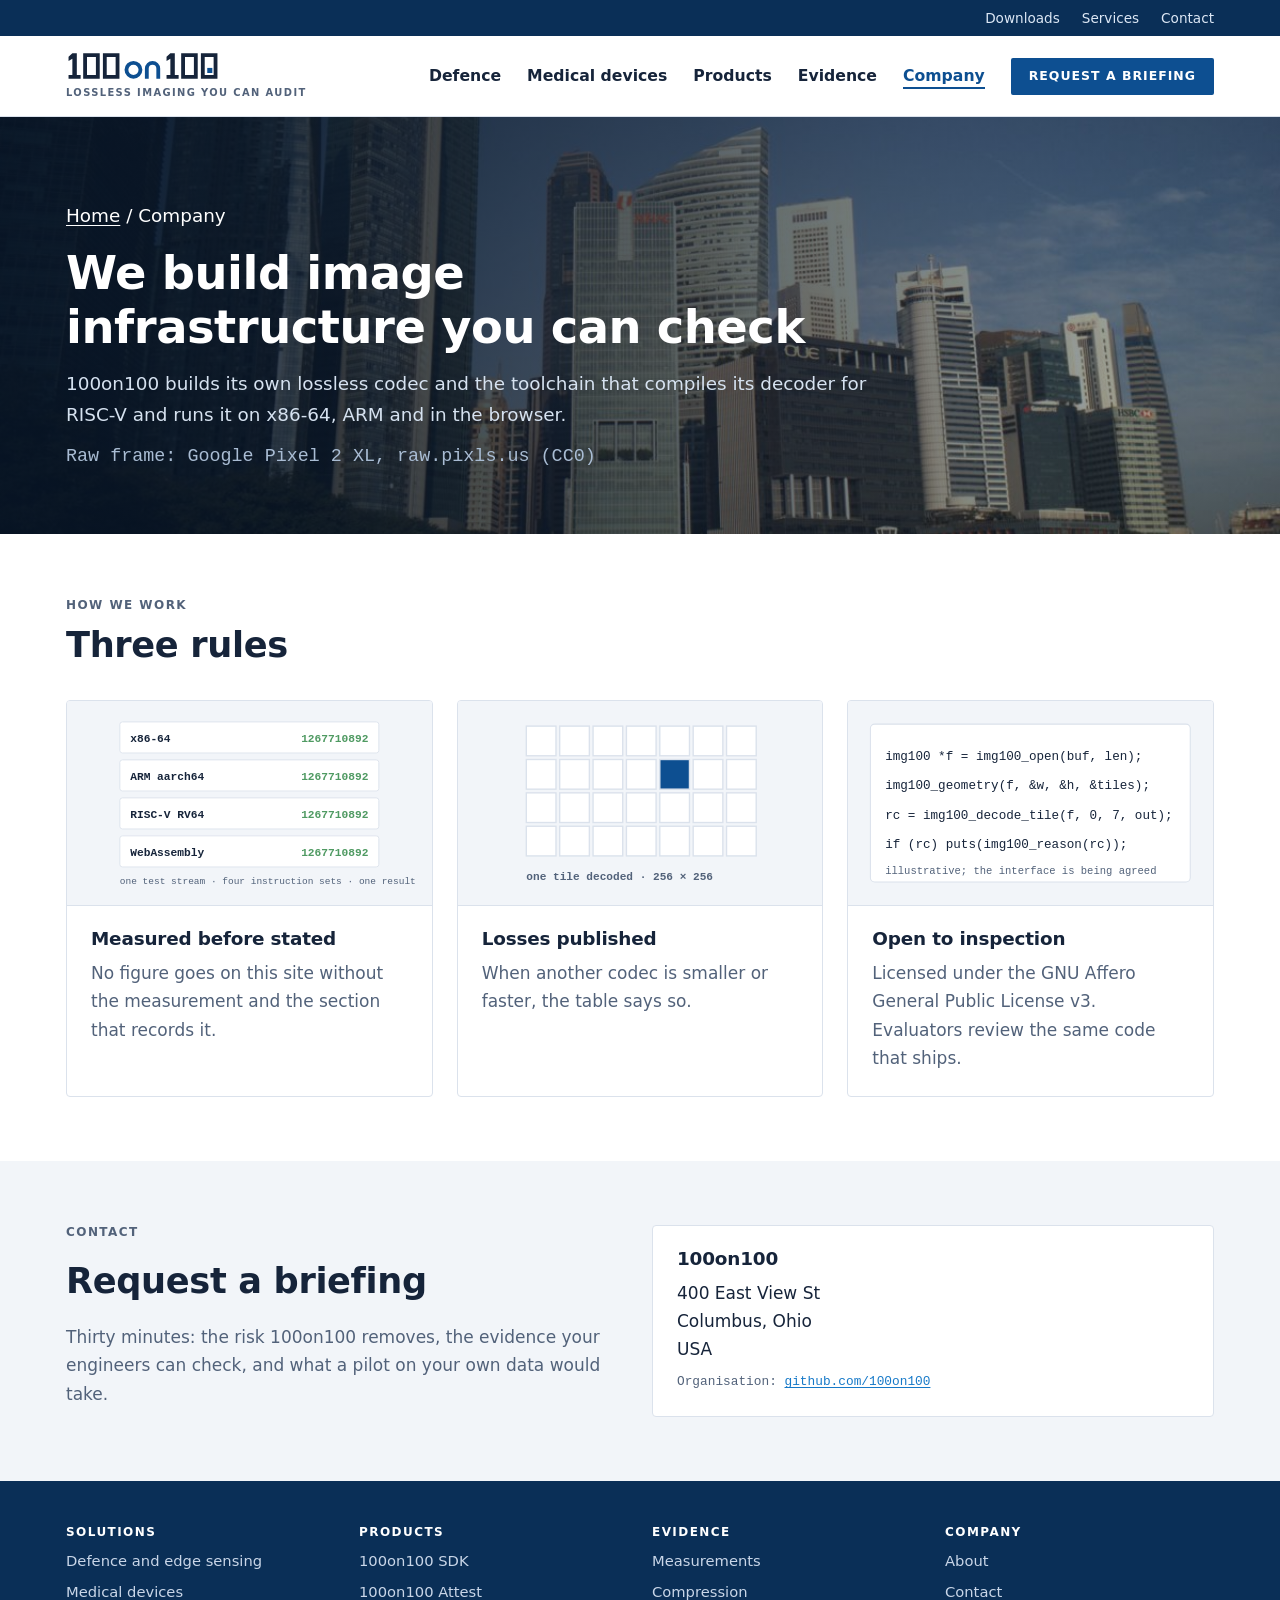
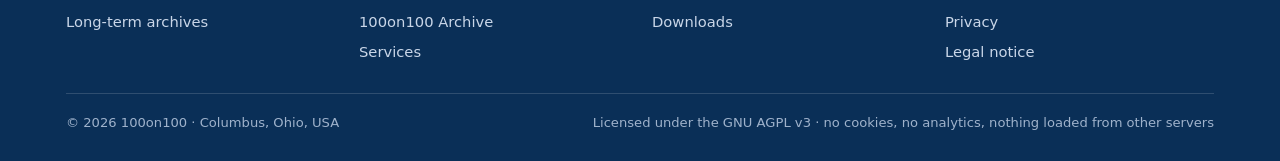
==== company.html @ 6aeb594f "Operate as plain 100on100 (owner ruling 2026-10-05)" ====
<!doctype html>
<html lang="en">
<head>
<meta charset="utf-8">
<meta name="viewport" content="width=device-width, initial-scale=1, viewport-fit=cover">
<title>100on100 Company</title>
<meta name="description" content="Who builds 100on100, how we work, and how to request a briefing.">
<link rel="stylesheet" href="site.css">
<link rel="icon" href="favicon.ico" sizes="any">
<link rel="icon" href="favicon.svg" type="image/svg+xml">
<link rel="apple-touch-icon" href="apple-touch-icon.png">
</head>
<body>
<div class="util"><div class="wrap">
  <a href="downloads.html">Downloads</a><a href="services.html">Services</a><a href="company.html#contact">Contact</a>
</div></div>
<div class="mast-bg"><div class="wrap">
  <header class="mast">
    <a class="mark" href="index.html" aria-label="100on100 home"><svg class="logo" viewBox="-2 -2 240 44" role="img" aria-label="100on100" xmlns="http://www.w3.org/2000/svg"><g style="fill:currentColor"><path d="M8 0h7v34h6v6h-19v-6h6V8.5l-6 3.5V5.6z"/><path fill-rule="evenodd" d="M25 0h26v40h-26z M31 6v28h14v-28z"/><path fill-rule="evenodd" d="M56 0h26v40h-26z M62 6v28h14v-28z"/><path style="fill:var(--brand)" fill-rule="evenodd" d="M90.0 26.0a14.0 14.0 0 1 0 28.0 0a14.0 14.0 0 1 0 -28.0 0zM96.0 26.0a8.0 8.0 0 1 0 16.0 0a8.0 8.0 0 1 0 -16.0 0z"/><path style="fill:var(--brand)" d="M122 40V24.0a12.0 12.0 0 0 1 24 0V40h-6V24.0a6.0 6.0 0 0 0 -12.0 0V40z"/><path d="M162 0h7v34h6v6h-19v-6h6V8.5l-6 3.5V5.6z"/><path fill-rule="evenodd" d="M179 0h26v40h-26z M185 6v28h14v-28z"/><path fill-rule="evenodd" d="M210 0h26v40h-26z M216 6v28h14v-28z"/><rect style="fill:var(--brand)" x="220" y="23" width="8" height="8"/></g></svg><small>Lossless imaging you can audit</small></a>
    <nav aria-label="Main">
      <a href="defence.html">Defence</a>
      <a href="medical.html">Medical devices</a>
      <a href="products.html">Products</a>
      <a href="evidence.html">Evidence</a>
      <a href="company.html" aria-current="page">Company</a>
      <a class="btn primary" href="company.html#contact">Request a briefing</a>
    </nav>
  </header>
</div></div>
<main>
<div class="pagehead photo" style="--img:url(img/city.jpg)"><div class="wrap">
  <p class="crumbs"><a href="index.html">Home</a> / Company</p>
  <h1>We build image infrastructure you can check</h1>
  <p>100on100 builds its own lossless codec and the toolchain that compiles its decoder for RISC-V and runs it on x86-64, ARM and in the browser.</p>
  <p class="credit">Raw frame: Google Pixel 2 XL, raw.pixls.us (CC0)</p>
</div></div>
<section aria-labelledby="c-how"><div class="wrap">
  <div class="head"><p class="label">How we work</p><h2 id="c-how">Three rules</h2></div>
  <div class="cards">
    <div class="card"><div class="art"><svg viewBox="0 0 316 204" role="img" aria-label="Four instruction sets decode one stream to the same value 1267710892" xmlns="http://www.w3.org/2000/svg" preserveAspectRatio="xMidYMid meet"><rect x="8" y="8" width="300" height="36" rx="3" style="fill:var(--ground);stroke:var(--rule)"/><text x="20" y="31" style="font:700 13px var(--mono);fill:var(--ink)" text-anchor="start">x86-64</text><text x="296" y="31" style="font:700 13px var(--mono);fill:var(--g)" text-anchor="end">1267710892</text><rect x="8" y="52" width="300" height="36" rx="3" style="fill:var(--ground);stroke:var(--rule)"/><text x="20" y="75" style="font:700 13px var(--mono);fill:var(--ink)" text-anchor="start">ARM aarch64</text><text x="296" y="75" style="font:700 13px var(--mono);fill:var(--g)" text-anchor="end">1267710892</text><rect x="8" y="96" width="300" height="36" rx="3" style="fill:var(--ground);stroke:var(--rule)"/><text x="20" y="119" style="font:700 13px var(--mono);fill:var(--ink)" text-anchor="start">RISC-V RV64</text><text x="296" y="119" style="font:700 13px var(--mono);fill:var(--g)" text-anchor="end">1267710892</text><rect x="8" y="140" width="300" height="36" rx="3" style="fill:var(--ground);stroke:var(--rule)"/><text x="20" y="163" style="font:700 13px var(--mono);fill:var(--ink)" text-anchor="start">WebAssembly</text><text x="296" y="163" style="font:700 13px var(--mono);fill:var(--g)" text-anchor="end">1267710892</text><text x="8" y="196" style="font:500 11px var(--mono);fill:var(--ink-soft)" text-anchor="start">one test stream · four instruction sets · one result</text></svg></div><div class="body"><h3>Measured before stated</h3><p>No figure goes on this site without the measurement and the section that records it.</p></div></div>
    <div class="card"><div class="art"><svg viewBox="0 0 270 190" role="img" aria-label="A frame divided into tiles with one tile decoded" xmlns="http://www.w3.org/2000/svg" preserveAspectRatio="xMidYMid meet"><rect x="12" y="12" width="32" height="32" style="fill:var(--ground);stroke:var(--rule);stroke-width:1.5"/><rect x="48" y="12" width="32" height="32" style="fill:var(--ground);stroke:var(--rule);stroke-width:1.5"/><rect x="84" y="12" width="32" height="32" style="fill:var(--ground);stroke:var(--rule);stroke-width:1.5"/><rect x="120" y="12" width="32" height="32" style="fill:var(--ground);stroke:var(--rule);stroke-width:1.5"/><rect x="156" y="12" width="32" height="32" style="fill:var(--ground);stroke:var(--rule);stroke-width:1.5"/><rect x="192" y="12" width="32" height="32" style="fill:var(--ground);stroke:var(--rule);stroke-width:1.5"/><rect x="228" y="12" width="32" height="32" style="fill:var(--ground);stroke:var(--rule);stroke-width:1.5"/><rect x="12" y="48" width="32" height="32" style="fill:var(--ground);stroke:var(--rule);stroke-width:1.5"/><rect x="48" y="48" width="32" height="32" style="fill:var(--ground);stroke:var(--rule);stroke-width:1.5"/><rect x="84" y="48" width="32" height="32" style="fill:var(--ground);stroke:var(--rule);stroke-width:1.5"/><rect x="120" y="48" width="32" height="32" style="fill:var(--ground);stroke:var(--rule);stroke-width:1.5"/><rect class="tile-hi" x="156" y="48" width="32" height="32" style="fill:var(--brand);stroke:var(--rule);stroke-width:1.5"/><rect x="192" y="48" width="32" height="32" style="fill:var(--ground);stroke:var(--rule);stroke-width:1.5"/><rect x="228" y="48" width="32" height="32" style="fill:var(--ground);stroke:var(--rule);stroke-width:1.5"/><rect x="12" y="84" width="32" height="32" style="fill:var(--ground);stroke:var(--rule);stroke-width:1.5"/><rect x="48" y="84" width="32" height="32" style="fill:var(--ground);stroke:var(--rule);stroke-width:1.5"/><rect x="84" y="84" width="32" height="32" style="fill:var(--ground);stroke:var(--rule);stroke-width:1.5"/><rect x="120" y="84" width="32" height="32" style="fill:var(--ground);stroke:var(--rule);stroke-width:1.5"/><rect x="156" y="84" width="32" height="32" style="fill:var(--ground);stroke:var(--rule);stroke-width:1.5"/><rect x="192" y="84" width="32" height="32" style="fill:var(--ground);stroke:var(--rule);stroke-width:1.5"/><rect x="228" y="84" width="32" height="32" style="fill:var(--ground);stroke:var(--rule);stroke-width:1.5"/><rect x="12" y="120" width="32" height="32" style="fill:var(--ground);stroke:var(--rule);stroke-width:1.5"/><rect x="48" y="120" width="32" height="32" style="fill:var(--ground);stroke:var(--rule);stroke-width:1.5"/><rect x="84" y="120" width="32" height="32" style="fill:var(--ground);stroke:var(--rule);stroke-width:1.5"/><rect x="120" y="120" width="32" height="32" style="fill:var(--ground);stroke:var(--rule);stroke-width:1.5"/><rect x="156" y="120" width="32" height="32" style="fill:var(--ground);stroke:var(--rule);stroke-width:1.5"/><rect x="192" y="120" width="32" height="32" style="fill:var(--ground);stroke:var(--rule);stroke-width:1.5"/><rect x="228" y="120" width="32" height="32" style="fill:var(--ground);stroke:var(--rule);stroke-width:1.5"/><text x="12" y="178" style="font:600 12px var(--mono);fill:var(--ink-soft)" text-anchor="start">one tile decoded · 256 × 256</text></svg></div><div class="body"><h3>Losses published</h3><p>When another codec is smaller or faster, the table says so.</p></div></div>
    <div class="card"><div class="art"><svg viewBox="0 0 320 166" role="img" aria-label="Illustration of a decode SDK call sequence" xmlns="http://www.w3.org/2000/svg" preserveAspectRatio="xMidYMid meet"><rect x="8" y="8" width="304" height="150" rx="4" style="fill:var(--ground);stroke:var(--rule)"/><text x="22" y="42" style="font:500 12px var(--mono);fill:var(--ink)" text-anchor="start">img100 *f = img100_open(buf, len);</text><text x="22" y="70" style="font:500 12px var(--mono);fill:var(--ink)" text-anchor="start">img100_geometry(f, &amp;w, &amp;h, &amp;tiles);</text><text x="22" y="98" style="font:500 12px var(--mono);fill:var(--ink)" text-anchor="start">rc = img100_decode_tile(f, 0, 7, out);</text><text x="22" y="126" style="font:500 12px var(--mono);fill:var(--ink)" text-anchor="start">if (rc) puts(img100_reason(rc));</text><text x="22" y="150" style="font:500 10px var(--mono);fill:var(--ink-soft)" text-anchor="start">illustrative; the interface is being agreed</text></svg></div><div class="body"><h3>Open to inspection</h3><p>Licensed under the GNU Affero General Public License v3. Evaluators review the same code that ships.</p></div></div>
  </div>
</div></section>

<section class="alt" id="contact" aria-labelledby="contact-h"><div class="wrap">
  <div class="cards two">
    <div class="head" style="margin:0"><p class="label">Contact</p><h2 id="contact-h">Request a briefing</h2>
      <p>Thirty minutes: the risk 100on100 removes, the evidence your engineers can check, and what a pilot on your own data would take.</p></div>
    <div class="card" style="grid-template-rows:auto"><div class="body">
      <h3>100on100</h3>
      <address>400 East View St<br>Columbus, Ohio<br>USA</address>
      <p class="cite">Organisation: <a href="https://github.com/100on100">github.com/100on100</a></p>
    </div></div>
  </div>
</div></section>
</main>
<footer><div class="wrap">
  <div class="cols">
    <div><h4>Solutions</h4><ul><li><a href="defence.html">Defence and edge sensing</a></li><li><a href="medical.html">Medical devices</a></li><li><a href="products.html#archive">Long-term archives</a></li></ul></div>
    <div><h4>Products</h4><ul><li><a href="products.html#sdk">100on100 SDK</a></li><li><a href="products.html#attest">100on100 Attest</a></li><li><a href="products.html#archive">100on100 Archive</a></li><li><a href="services.html">Services</a></li></ul></div>
    <div><h4>Evidence</h4><ul><li><a href="evidence.html">Measurements</a></li><li><a href="evidence.html#compression">Compression</a></li><li><a href="downloads.html">Downloads</a></li></ul></div>
    <div><h4>Company</h4><ul><li><a href="company.html">About</a></li><li><a href="company.html#contact">Contact</a></li><li><a href="privacy.html">Privacy</a></li><li><a href="legal.html">Legal notice</a></li></ul></div>
  </div>
  <div class="base"><span>© 2026 100on100 · Columbus, Ohio, USA</span><span>Licensed under the GNU AGPL v3 · no cookies, no analytics, nothing loaded from other servers</span></div>
</div></footer>
</body>
</html>
---- site.css ----
/* Layout: a B2B technology company site. Utility bar, main nav by industry and product, image-led
   bands, cards with illustrations on top, full sitemap footer. Illustrations are the subject's own
   objects (sensor mosaic, tiles, hashes, refusal codes), drawn in SVG from these tokens. */
:root {
  --ground: #ffffff;
  --panel: #f2f5f9;
  --ink: #16243a;
  --ink-soft: #52627a;
  --rule: #dbe2ec;
  --brand: #0d4f91;
  --brand-ink: #ffffff;
  --brand-deep: #0a2f57;
  --signal: #1679c8;
  --refuse: #b3261e;
  --r: #d0574e; --g: #4f9a62; --b: #3f6fc4;
  --sans: system-ui, -apple-system, "Segoe UI", Roboto, "Helvetica Neue", Arial, sans-serif;
  --mono: ui-monospace, "SF Mono", "Cascadia Mono", Menlo, Consolas, "Liberation Mono", monospace;
  color-scheme: light;
}
@media (prefers-color-scheme: dark) {
  :root:not([data-theme="light"]) {
    --ground: #0c131c; --panel: #121c28; --ink: #e4ebf3; --ink-soft: #9fb0c4; --rule: #24324a;
    --brand: #3f8fdc; --brand-ink: #06121f; --brand-deep: #0f2238; --signal: #6fb6f0; --refuse: #f08a80;
    --r: #e07a72; --g: #72bb85; --b: #7a9ee6; color-scheme: dark;
  }
}
:root[data-theme="dark"] {
  --ground: #0c131c; --panel: #121c28; --ink: #e4ebf3; --ink-soft: #9fb0c4; --rule: #24324a;
  --brand: #3f8fdc; --brand-ink: #06121f; --brand-deep: #0f2238; --signal: #6fb6f0; --refuse: #f08a80;
  --r: #e07a72; --g: #72bb85; --b: #7a9ee6; color-scheme: dark;
}
*, *::before, *::after { box-sizing: border-box; }
html { -webkit-text-size-adjust: 100%; }
body { margin: 0; background: var(--ground); color: var(--ink); font: 400 1.0625rem/1.65 var(--sans); }
a { color: var(--signal); text-underline-offset: 0.18em; }
a:focus-visible, button:focus-visible { outline: 2px solid var(--signal); outline-offset: 3px; border-radius: 2px; }
.wrap { max-width: 1180px; margin-inline: auto; padding-inline: max(16px, env(safe-area-inset-left, 0px)); }
h1, h2, h3 { font-family: var(--sans); font-weight: 700; text-wrap: balance; margin: 0; line-height: 1.18; letter-spacing: -0.01em; }
h2 { font-size: clamp(1.55rem, 1.2rem + 1.4vw, 2.2rem); }
h3 { font-size: 1.15rem; }
p { margin: 0; }
.label { font: 700 0.75rem/1.2 var(--sans); letter-spacing: 0.12em; text-transform: uppercase; color: var(--signal); }
.cite { font: 0.8rem/1.45 var(--mono); color: var(--ink-soft); }
.num { font-variant-numeric: tabular-nums; }
.btn { display: inline-block; padding: 12px 22px; border-radius: 2px; font: 700 0.85rem/1 var(--sans); letter-spacing: 0.08em; text-transform: uppercase; text-decoration: none; border: 2px solid var(--brand); }
.btn.primary { background: var(--brand); color: var(--brand-ink); }
.btn.ghost { color: var(--brand); background: transparent; }
.btn.light { border-color: #ffffff; color: #ffffff; }
.btn:hover { filter: brightness(1.1); }

/* utility bar + masthead */
.util { background: var(--brand-deep); color: #dce7f5; font-size: 0.85rem; }
.util .wrap { display: flex; flex-wrap: wrap; justify-content: flex-end; gap: 6px 22px; padding-block: 7px; }
.util a { color: #dce7f5; text-decoration: none; }
.util a:hover { text-decoration: underline; }
.mast-bg { border-bottom: 1px solid var(--rule); background: var(--ground); }
.mast { display: flex; flex-wrap: wrap; align-items: center; justify-content: space-between; gap: 12px 28px; padding-block: 16px; }
.mark { font: 800 1.45rem/1 var(--mono); letter-spacing: -0.03em; color: var(--ink); text-decoration: none; }
.mark b { color: var(--brand); }
.mark small { display: block; font: 600 0.62rem/1.4 var(--sans); letter-spacing: 0.14em; text-transform: uppercase; color: var(--ink-soft); margin-top: 4px; }
.mast nav { display: flex; flex-wrap: wrap; align-items: center; gap: 6px 26px; }
.mast nav a { color: var(--ink); text-decoration: none; font-weight: 600; font-size: 0.98rem; }
.mast nav a:hover, .mast nav a[aria-current="page"] { color: var(--brand); }
.mast nav a[aria-current="page"] { box-shadow: inset 0 -2px 0 var(--brand); }
.mast nav .btn { color: var(--brand-ink); font-size: 0.78rem; padding: 10px 16px; }

/* hero band with three callouts */
.heroband { background: var(--brand-deep); color: #ffffff; }
.heroband .wrap { display: grid; grid-template-columns: minmax(0, 1.25fr) minmax(0, 1fr); gap: 40px; align-items: center; padding-block: 64px; }
.heroband h1 { font-size: clamp(2.1rem, 1.4rem + 3vw, 3.5rem); color: #ffffff; }
.heroband .lead { margin-top: 18px; font-size: 1.18rem; color: #cfdced; max-width: 34em; }
.heroband .label { color: #8cc4f5; }
.heroband .ctas { margin-top: 28px; display: flex; flex-wrap: wrap; gap: 12px; }
.heroband .art { background: rgba(255, 255, 255, 0.06); border: 1px solid rgba(255, 255, 255, 0.14); border-radius: 4px; padding: 18px; min-width: 0; }
.callouts { display: grid; grid-template-columns: repeat(3, minmax(0, 1fr)); gap: 0; background: var(--panel); border-bottom: 1px solid var(--rule); }
.callout { padding: 26px 28px; display: grid; gap: 8px; align-content: start; border-right: 1px solid var(--rule); min-width: 0; text-decoration: none; color: var(--ink); }
.callout:last-child { border-right: 0; }
.callout:hover h3 { color: var(--brand); }
.callout p { color: var(--ink-soft); font-size: 0.95rem; }
.more { font: 700 0.78rem/1 var(--sans); letter-spacing: 0.1em; text-transform: uppercase; color: var(--brand); }

/* statement */
.statement { padding-block: 72px; text-align: center; display: grid; gap: 18px; justify-items: center; }
.statement h2 { text-transform: uppercase; letter-spacing: 0.04em; font-size: clamp(1.3rem, 1rem + 1.4vw, 1.9rem); max-width: 30em; }
.statement p { max-width: 46em; color: var(--ink-soft); font-size: 1.1rem; }

section { padding-block: 64px; }
.alt { background: var(--panel); }
.head { display: grid; gap: 12px; max-width: 46em; margin-bottom: 34px; }
.head p { color: var(--ink-soft); }

/* cards with illustrations */
.cards { display: grid; grid-template-columns: repeat(3, minmax(0, 1fr)); gap: 24px; }
.cards.two { grid-template-columns: repeat(2, minmax(0, 1fr)); }
.card { background: var(--ground); border: 1px solid var(--rule); border-radius: 4px; display: grid; grid-template-rows: auto 1fr; overflow: hidden; min-width: 0; text-decoration: none; color: var(--ink); }
a.card:hover { border-color: var(--brand); }
.card .art { background: var(--panel); border-bottom: 1px solid var(--rule); aspect-ratio: 16 / 9; display: grid; place-items: center; padding: 14px; max-width: 100%; }
.card .art svg { width: 100%; height: 100%; }
.card .body { padding: 22px 24px 24px; display: grid; gap: 10px; align-content: start; }
.card .body p { color: var(--ink-soft); }
.card ul { margin: 0; padding-left: 1.1em; display: grid; gap: 6px; color: var(--ink-soft); }
.state { justify-self: start; font: 700 0.7rem/1 var(--sans); letter-spacing: 0.1em; text-transform: uppercase; padding: 6px 9px; border-radius: 2px; border: 1px solid currentColor; }
.state.ready { color: var(--g); }
.state.prog { color: var(--signal); }
.state.later { color: var(--ink-soft); }

/* figures strip */
.strip { display: grid; grid-template-columns: repeat(4, minmax(0, 1fr)); gap: 0; border: 1px solid var(--rule); border-radius: 4px; background: var(--ground); }
.strip > div { padding: 24px; display: grid; gap: 6px; min-width: 0; border-right: 1px solid var(--rule); }
.strip > div:last-child { border-right: 0; }
.strip .fig { font: 800 1.9rem/1.1 var(--sans); color: var(--brand); font-variant-numeric: tabular-nums; }
.strip p { font-size: 0.92rem; color: var(--ink-soft); }

/* CVE cards */
.cves { display: grid; grid-template-columns: repeat(2, minmax(0, 1fr)); gap: 24px; }
.cve { background: var(--ground); border: 1px solid var(--rule); border-top: 3px solid var(--refuse); padding: 22px 24px; display: grid; gap: 10px; min-width: 0; }
.cve .id { font: 700 0.95rem/1.2 var(--mono); color: var(--refuse); }
.cve blockquote { margin: 0; font-size: 1.05rem; }

/* demo band */
.demo { background: var(--brand); color: var(--brand-ink); }
.demo .wrap { display: grid; grid-template-columns: minmax(0, 1fr) minmax(0, 1fr); gap: 40px; align-items: center; padding-block: 56px; }
.demo h2 { color: var(--brand-ink); text-transform: uppercase; letter-spacing: 0.03em; }
.demo .label { color: var(--brand-ink); opacity: 0.8; }
.demo p { color: var(--brand-ink); opacity: 0.9; margin-top: 12px; max-width: 34em; }
.demo .btn { margin-top: 24px; border-color: var(--brand-ink); color: var(--brand-ink); }
.demo .art { background: rgba(0, 0, 0, 0.12); border-radius: 4px; padding: 16px; min-width: 0; }

/* page heads, products, ledger, tables */
.pagehead { background: var(--panel); border-bottom: 1px solid var(--rule); }
.pagehead .wrap { padding-block: 52px 40px; display: grid; gap: 14px; }
.pagehead h1 { font-size: clamp(1.9rem, 1.4rem + 2.2vw, 2.9rem); max-width: 22em; }
.pagehead p { font-size: 1.15rem; color: var(--ink-soft); max-width: 44em; }
.crumbs { font-size: 0.85rem; color: var(--ink-soft); }
.crumbs a { color: var(--ink-soft); }
.product { display: grid; grid-template-columns: minmax(0, 18rem) minmax(0, 1fr); gap: 36px; padding-block: 36px; border-top: 1px solid var(--rule); }
.product:first-of-type { border-top: 0; }
.product .art { background: var(--panel); border: 1px solid var(--rule); border-radius: 4px; aspect-ratio: 4 / 3; padding: 14px; display: grid; place-items: center; max-width: 100%; }
.product .art svg { width: 100%; height: 100%; }
.product .name { font: 800 1.3rem/1.2 var(--mono); margin-top: 14px; }
.product .name b { color: var(--brand); }
.product dl { margin: 0; display: grid; grid-template-columns: minmax(0, 9rem) minmax(0, 1fr); gap: 12px 22px; }
.product dt { font: 700 0.72rem/1.7 var(--sans); letter-spacing: 0.1em; text-transform: uppercase; color: var(--ink-soft); }
.product dd { margin: 0; }
.ledger { display: grid; border-top: 1px solid var(--rule); }
.row { display: grid; grid-template-columns: minmax(0, 13rem) minmax(0, 1fr) minmax(0, 14rem); gap: 24px; padding-block: 22px; border-bottom: 1px solid var(--rule); align-items: baseline; }
.row .fig { font: 800 1.7rem/1.1 var(--sans); color: var(--brand); font-variant-numeric: tabular-nums; }
.row .fig small { display: block; font: 0.8rem/1.3 var(--mono); color: var(--ink-soft); margin-top: 6px; }
.tablewrap { overflow-x: auto; background: var(--ground); border: 1px solid var(--rule); border-radius: 4px; }
table.data { border-collapse: collapse; width: 100%; min-width: 34rem; font-size: 0.95rem; }
table.data th, table.data td { text-align: left; padding: 11px 16px; border-bottom: 1px solid var(--rule); }
table.data th { font: 700 0.72rem/1.2 var(--sans); letter-spacing: 0.1em; text-transform: uppercase; color: var(--ink-soft); background: var(--panel); }
table.data td.n { font-family: var(--mono); font-variant-numeric: tabular-nums; white-space: nowrap; }
table.data tr:last-child td { border-bottom: 0; }
.code { font-family: var(--mono); font-weight: 700; color: var(--refuse); }
.note { margin-top: 14px; color: var(--ink-soft); font-size: 0.95rem; max-width: 46em; }
.steps { margin: 0; padding-left: 1.3em; display: grid; gap: 12px; max-width: 46em; }
.prose { display: grid; gap: 14px; max-width: 46em; }
.dl-list { display: grid; gap: 0; border-top: 1px solid var(--rule); }
.dl-list > div { display: grid; grid-template-columns: minmax(0, 1fr) auto; gap: 16px; padding-block: 18px; border-bottom: 1px solid var(--rule); align-items: center; }
.dl-list p { color: var(--ink-soft); font-size: 0.95rem; }
address { font-style: normal; }

/* footer sitemap */
footer { background: var(--brand-deep); color: #c9d6e8; font-size: 0.92rem; margin-top: 0; }
footer .wrap { padding-block: 44px 28px; display: grid; gap: 28px; }
footer .cols { display: grid; grid-template-columns: repeat(4, minmax(0, 1fr)); gap: 24px; }
footer h4 { margin: 0 0 10px; font: 700 0.75rem/1.2 var(--sans); letter-spacing: 0.12em; text-transform: uppercase; color: #ffffff; }
footer ul { list-style: none; margin: 0; padding: 0; display: grid; gap: 6px; }
footer a { color: #c9d6e8; text-decoration: none; }
footer a:hover { color: #ffffff; text-decoration: underline; }
footer .base { border-top: 1px solid rgba(255, 255, 255, 0.15); padding-top: 18px; display: flex; flex-wrap: wrap; gap: 8px 24px; justify-content: space-between; color: #9fb2cb; font-size: 0.82rem; }

@media (max-width: 900px) {
  .heroband .wrap, .demo .wrap, .cards, .cards.two, .cves, .callouts, .strip, footer .cols { grid-template-columns: minmax(0, 1fr); }
  .callout { border-right: 0; border-bottom: 1px solid var(--rule); }
  .strip > div { border-right: 0; border-bottom: 1px solid var(--rule); }
  .strip > div:last-child, .callout:last-child { border-bottom: 0; }
  .product, .product dl, .row { grid-template-columns: minmax(0, 1fr); }
  .row { gap: 8px; }
}
@media (prefers-reduced-motion: no-preference) {
  .tile-hi { animation: pulse 2.4s ease-in-out infinite; }
  @keyframes pulse { 50% { opacity: 0.55; } }
}

/* ---- photographs: real raw frames from the CC0 evidence corpus ---- */
.heroband.photo, .pagehead.photo {
  background: linear-gradient(90deg, rgba(6, 20, 38, 0.9) 0%, rgba(6, 20, 38, 0.66) 55%, rgba(6, 20, 38, 0.3) 100%), var(--img) center / cover no-repeat;
}
.pagehead.photo { border-bottom: 0; }
.pagehead.photo .wrap { padding-block: 84px 64px; }
.pagehead.photo h1, .pagehead.photo .crumbs, .pagehead.photo .crumbs a { color: #ffffff; }
.pagehead.photo p { color: #d6e2f0; }
.pagehead.photo .credit, .heroband .credit { color: #a9bcd3; }
.heroband.photo .wrap { padding-block: 96px 80px; }
.credit { font: 0.72rem/1.4 var(--mono); color: var(--ink-soft); }
figure.shot { margin: 0; display: grid; gap: 8px; min-width: 0; }
figure.shot img { display: block; width: 100%; height: auto; border-radius: 4px; border: 1px solid var(--rule); }
figure.shot figcaption { font-size: 0.88rem; color: var(--ink-soft); }
.heroband figure.shot img { border-color: rgba(255, 255, 255, 0.25); }
.heroband figure.shot figcaption { color: #cfdced; }
.card .art.img { padding: 0; }
.card .art.img img { width: 100%; height: 100%; object-fit: cover; display: block; }
.feature { display: grid; grid-template-columns: minmax(0, 1fr) minmax(0, 1.3fr); gap: 40px; align-items: center; }
@media (max-width: 900px) { .feature { grid-template-columns: minmax(0, 1fr); } }

/* ---- logo: pixel zeros (tools/brand.py) ---- */
.mark svg.logo { display: block; height: 28px; width: auto; color: var(--ink); }
.mark small { margin-top: 6px; }
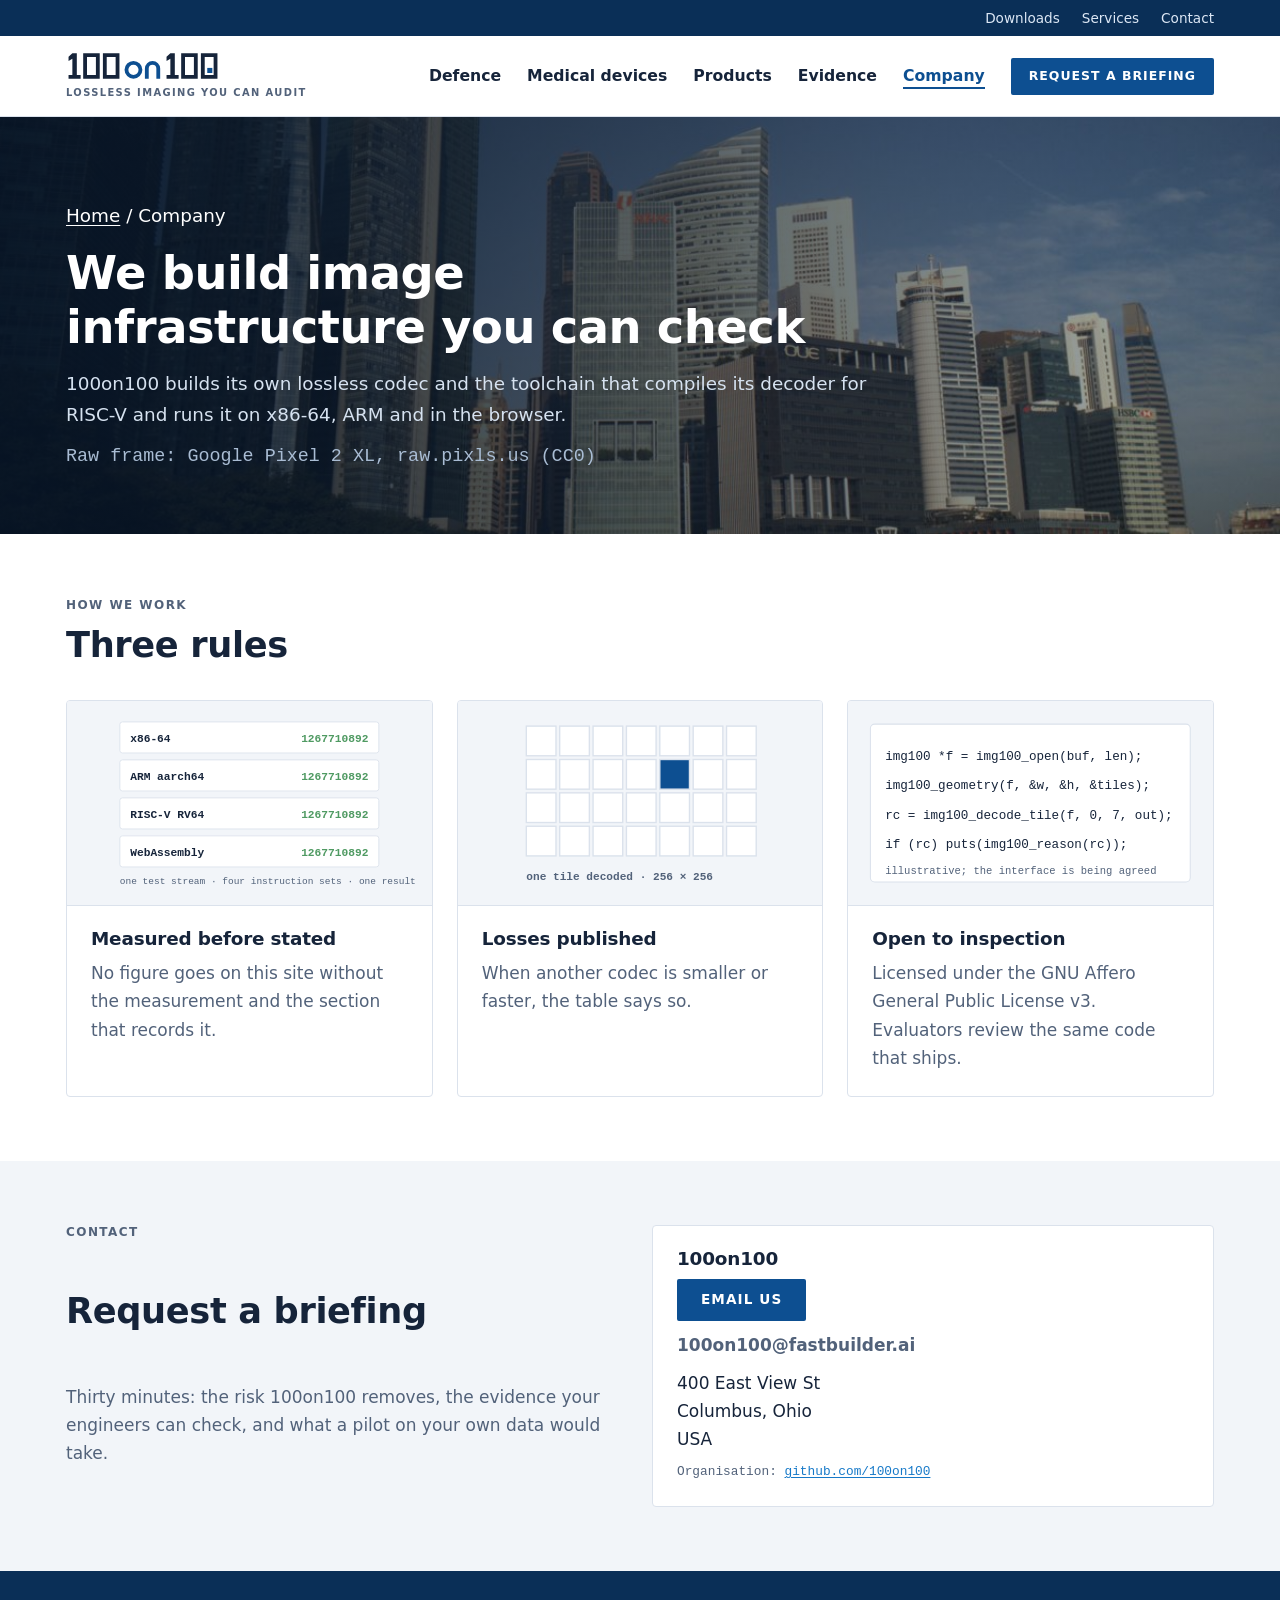
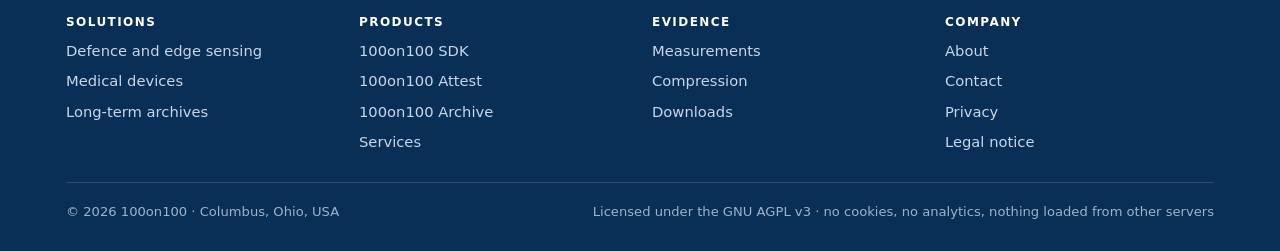
==== commit 7ca1e4ca: "Contact: 100on100@fastbuilder.ai" ====
--- a/company.html
+++ b/company.html
@@ -49,6 +49,8 @@
       <p>Thirty minutes: the risk 100on100 removes, the evidence your engineers can check, and what a pilot on your own data would take.</p></div>
     <div class="card" style="grid-template-rows:auto"><div class="body">
       <h3>100on100</h3>
+      <p><a class="btn primary" href="mailto:100on100@fastbuilder.ai?subject=Briefing%20request">Email us</a></p>
+      <p><strong>100on100@fastbuilder.ai</strong></p>
       <address>400 East View St<br>Columbus, Ohio<br>USA</address>
       <p class="cite">Organisation: <a href="https://github.com/100on100">github.com/100on100</a></p>
     </div></div>
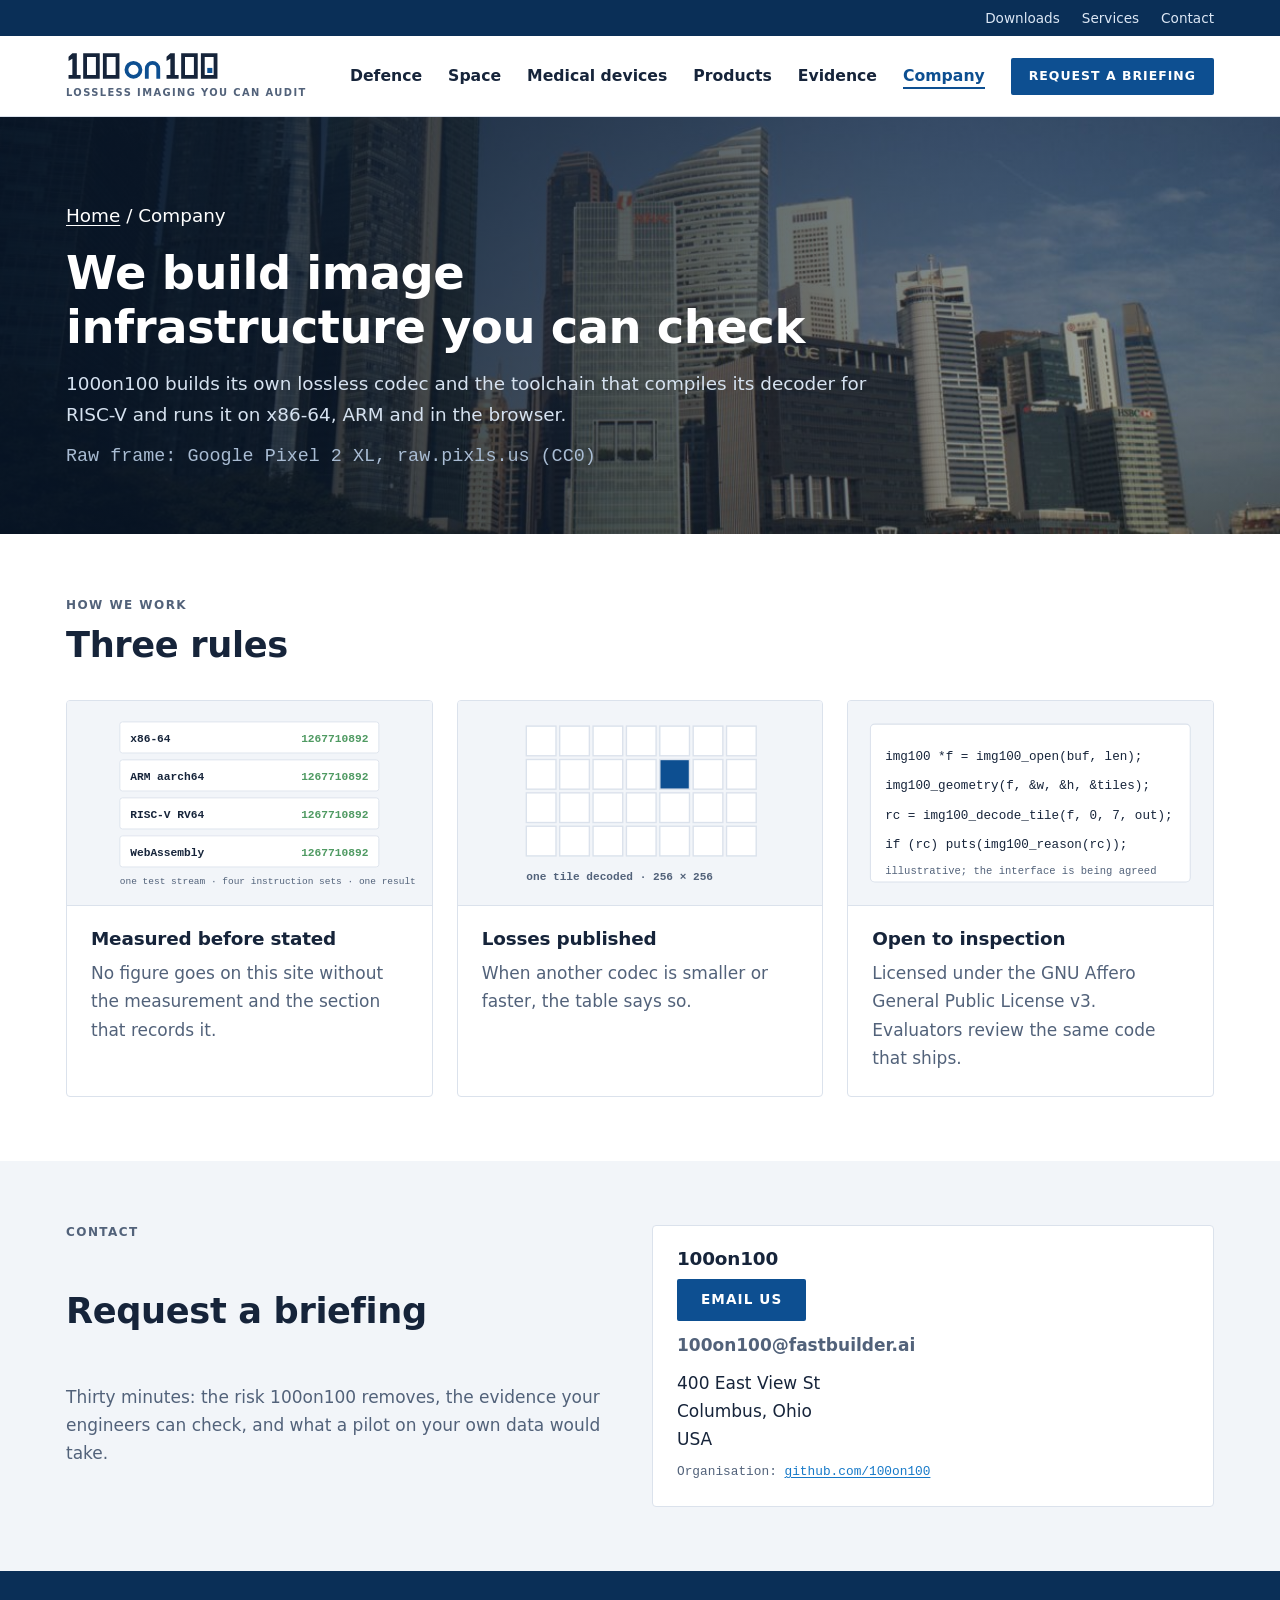
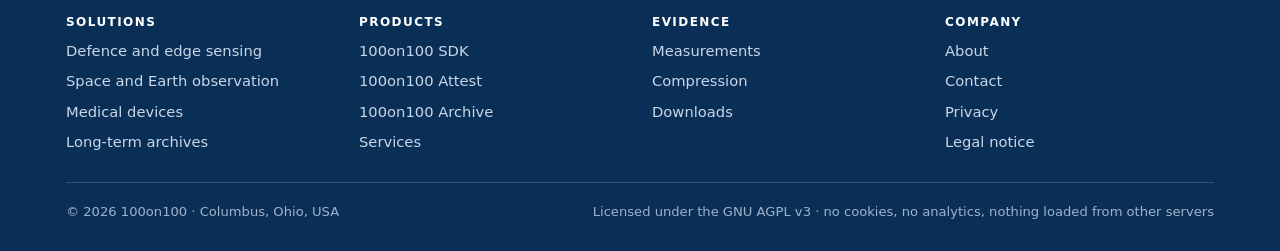
==== commit 6e7ed3e2: "Space and Earth observation: solution page, nav, home card (measured claims only; CCSDS comparison s" ====
--- a/company.html
+++ b/company.html
@@ -19,6 +19,7 @@
     <a class="mark" href="index.html" aria-label="100on100 home"><svg class="logo" viewBox="-2 -2 240 44" role="img" aria-label="100on100" xmlns="http://www.w3.org/2000/svg"><g style="fill:currentColor"><path d="M8 0h7v34h6v6h-19v-6h6V8.5l-6 3.5V5.6z"/><path fill-rule="evenodd" d="M25 0h26v40h-26z M31 6v28h14v-28z"/><path fill-rule="evenodd" d="M56 0h26v40h-26z M62 6v28h14v-28z"/><path style="fill:var(--brand)" fill-rule="evenodd" d="M90.0 26.0a14.0 14.0 0 1 0 28.0 0a14.0 14.0 0 1 0 -28.0 0zM96.0 26.0a8.0 8.0 0 1 0 16.0 0a8.0 8.0 0 1 0 -16.0 0z"/><path style="fill:var(--brand)" d="M122 40V24.0a12.0 12.0 0 0 1 24 0V40h-6V24.0a6.0 6.0 0 0 0 -12.0 0V40z"/><path d="M162 0h7v34h6v6h-19v-6h6V8.5l-6 3.5V5.6z"/><path fill-rule="evenodd" d="M179 0h26v40h-26z M185 6v28h14v-28z"/><path fill-rule="evenodd" d="M210 0h26v40h-26z M216 6v28h14v-28z"/><rect style="fill:var(--brand)" x="220" y="23" width="8" height="8"/></g></svg><small>Lossless imaging you can audit</small></a>
     <nav aria-label="Main">
       <a href="defence.html">Defence</a>
+      <a href="space.html">Space</a>
       <a href="medical.html">Medical devices</a>
       <a href="products.html">Products</a>
       <a href="evidence.html">Evidence</a>
@@ -59,7 +60,7 @@
 </main>
 <footer><div class="wrap">
   <div class="cols">
-    <div><h4>Solutions</h4><ul><li><a href="defence.html">Defence and edge sensing</a></li><li><a href="medical.html">Medical devices</a></li><li><a href="products.html#archive">Long-term archives</a></li></ul></div>
+    <div><h4>Solutions</h4><ul><li><a href="defence.html">Defence and edge sensing</a></li><li><a href="space.html">Space and Earth observation</a></li><li><a href="medical.html">Medical devices</a></li><li><a href="products.html#archive">Long-term archives</a></li></ul></div>
     <div><h4>Products</h4><ul><li><a href="products.html#sdk">100on100 SDK</a></li><li><a href="products.html#attest">100on100 Attest</a></li><li><a href="products.html#archive">100on100 Archive</a></li><li><a href="services.html">Services</a></li></ul></div>
     <div><h4>Evidence</h4><ul><li><a href="evidence.html">Measurements</a></li><li><a href="evidence.html#compression">Compression</a></li><li><a href="downloads.html">Downloads</a></li></ul></div>
     <div><h4>Company</h4><ul><li><a href="company.html">About</a></li><li><a href="company.html#contact">Contact</a></li><li><a href="privacy.html">Privacy</a></li><li><a href="legal.html">Legal notice</a></li></ul></div>
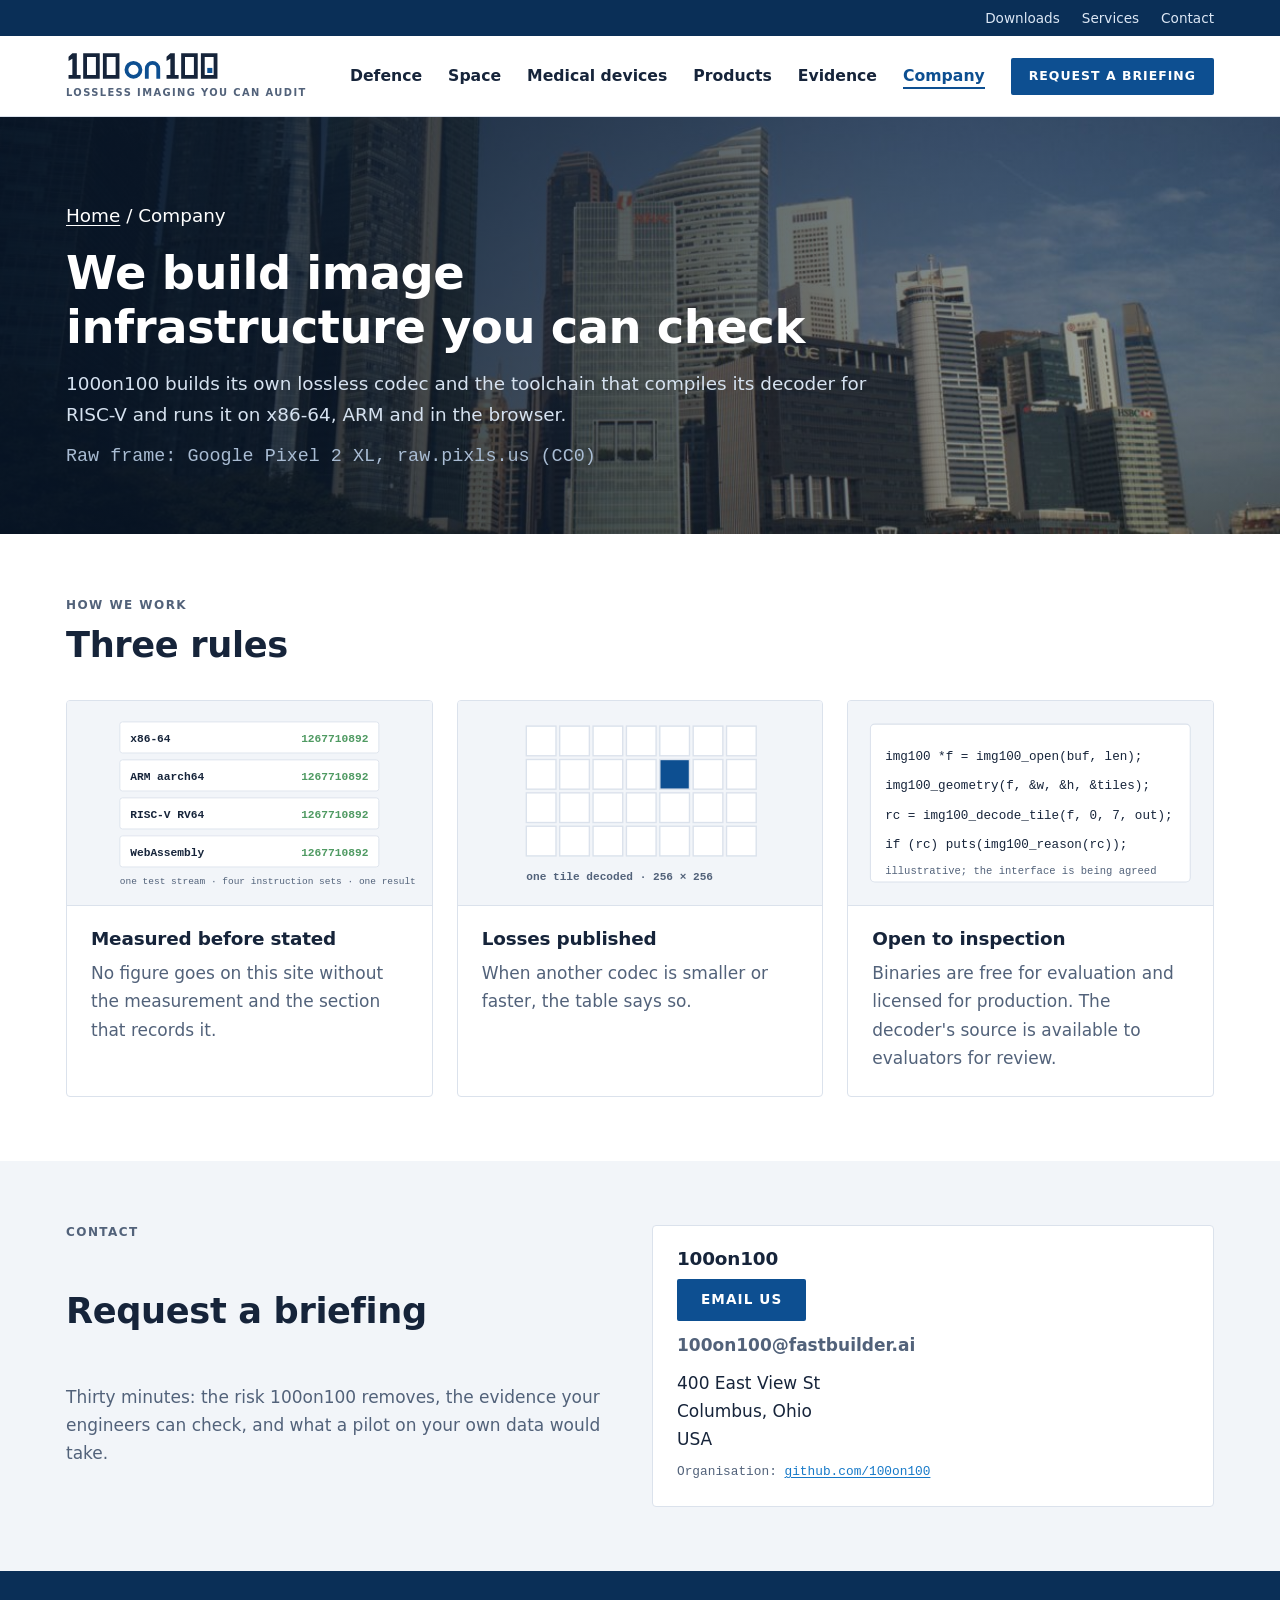
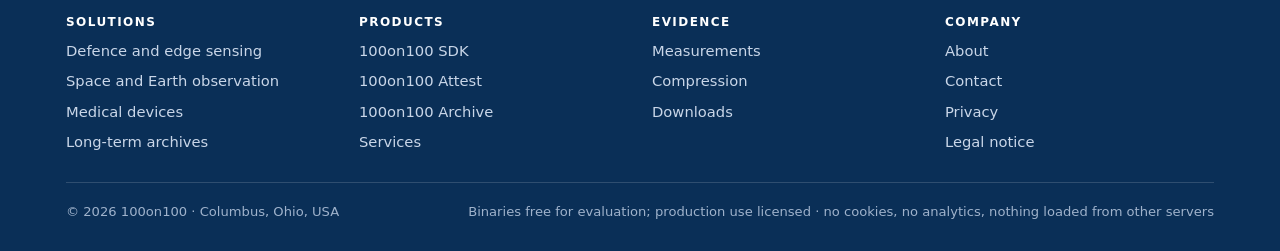
==== commit 7a0034a0: "Licensing: 100on100 is binary-only (free evaluation, licensed production) — owner ruling, split mode" ====
--- a/company.html
+++ b/company.html
@@ -40,7 +40,7 @@
   <div class="cards">
     <div class="card"><div class="art"><svg viewBox="0 0 316 204" role="img" aria-label="Four instruction sets decode one stream to the same value 1267710892" xmlns="http://www.w3.org/2000/svg" preserveAspectRatio="xMidYMid meet"><rect x="8" y="8" width="300" height="36" rx="3" style="fill:var(--ground);stroke:var(--rule)"/><text x="20" y="31" style="font:700 13px var(--mono);fill:var(--ink)" text-anchor="start">x86-64</text><text x="296" y="31" style="font:700 13px var(--mono);fill:var(--g)" text-anchor="end">1267710892</text><rect x="8" y="52" width="300" height="36" rx="3" style="fill:var(--ground);stroke:var(--rule)"/><text x="20" y="75" style="font:700 13px var(--mono);fill:var(--ink)" text-anchor="start">ARM aarch64</text><text x="296" y="75" style="font:700 13px var(--mono);fill:var(--g)" text-anchor="end">1267710892</text><rect x="8" y="96" width="300" height="36" rx="3" style="fill:var(--ground);stroke:var(--rule)"/><text x="20" y="119" style="font:700 13px var(--mono);fill:var(--ink)" text-anchor="start">RISC-V RV64</text><text x="296" y="119" style="font:700 13px var(--mono);fill:var(--g)" text-anchor="end">1267710892</text><rect x="8" y="140" width="300" height="36" rx="3" style="fill:var(--ground);stroke:var(--rule)"/><text x="20" y="163" style="font:700 13px var(--mono);fill:var(--ink)" text-anchor="start">WebAssembly</text><text x="296" y="163" style="font:700 13px var(--mono);fill:var(--g)" text-anchor="end">1267710892</text><text x="8" y="196" style="font:500 11px var(--mono);fill:var(--ink-soft)" text-anchor="start">one test stream · four instruction sets · one result</text></svg></div><div class="body"><h3>Measured before stated</h3><p>No figure goes on this site without the measurement and the section that records it.</p></div></div>
     <div class="card"><div class="art"><svg viewBox="0 0 270 190" role="img" aria-label="A frame divided into tiles with one tile decoded" xmlns="http://www.w3.org/2000/svg" preserveAspectRatio="xMidYMid meet"><rect x="12" y="12" width="32" height="32" style="fill:var(--ground);stroke:var(--rule);stroke-width:1.5"/><rect x="48" y="12" width="32" height="32" style="fill:var(--ground);stroke:var(--rule);stroke-width:1.5"/><rect x="84" y="12" width="32" height="32" style="fill:var(--ground);stroke:var(--rule);stroke-width:1.5"/><rect x="120" y="12" width="32" height="32" style="fill:var(--ground);stroke:var(--rule);stroke-width:1.5"/><rect x="156" y="12" width="32" height="32" style="fill:var(--ground);stroke:var(--rule);stroke-width:1.5"/><rect x="192" y="12" width="32" height="32" style="fill:var(--ground);stroke:var(--rule);stroke-width:1.5"/><rect x="228" y="12" width="32" height="32" style="fill:var(--ground);stroke:var(--rule);stroke-width:1.5"/><rect x="12" y="48" width="32" height="32" style="fill:var(--ground);stroke:var(--rule);stroke-width:1.5"/><rect x="48" y="48" width="32" height="32" style="fill:var(--ground);stroke:var(--rule);stroke-width:1.5"/><rect x="84" y="48" width="32" height="32" style="fill:var(--ground);stroke:var(--rule);stroke-width:1.5"/><rect x="120" y="48" width="32" height="32" style="fill:var(--ground);stroke:var(--rule);stroke-width:1.5"/><rect class="tile-hi" x="156" y="48" width="32" height="32" style="fill:var(--brand);stroke:var(--rule);stroke-width:1.5"/><rect x="192" y="48" width="32" height="32" style="fill:var(--ground);stroke:var(--rule);stroke-width:1.5"/><rect x="228" y="48" width="32" height="32" style="fill:var(--ground);stroke:var(--rule);stroke-width:1.5"/><rect x="12" y="84" width="32" height="32" style="fill:var(--ground);stroke:var(--rule);stroke-width:1.5"/><rect x="48" y="84" width="32" height="32" style="fill:var(--ground);stroke:var(--rule);stroke-width:1.5"/><rect x="84" y="84" width="32" height="32" style="fill:var(--ground);stroke:var(--rule);stroke-width:1.5"/><rect x="120" y="84" width="32" height="32" style="fill:var(--ground);stroke:var(--rule);stroke-width:1.5"/><rect x="156" y="84" width="32" height="32" style="fill:var(--ground);stroke:var(--rule);stroke-width:1.5"/><rect x="192" y="84" width="32" height="32" style="fill:var(--ground);stroke:var(--rule);stroke-width:1.5"/><rect x="228" y="84" width="32" height="32" style="fill:var(--ground);stroke:var(--rule);stroke-width:1.5"/><rect x="12" y="120" width="32" height="32" style="fill:var(--ground);stroke:var(--rule);stroke-width:1.5"/><rect x="48" y="120" width="32" height="32" style="fill:var(--ground);stroke:var(--rule);stroke-width:1.5"/><rect x="84" y="120" width="32" height="32" style="fill:var(--ground);stroke:var(--rule);stroke-width:1.5"/><rect x="120" y="120" width="32" height="32" style="fill:var(--ground);stroke:var(--rule);stroke-width:1.5"/><rect x="156" y="120" width="32" height="32" style="fill:var(--ground);stroke:var(--rule);stroke-width:1.5"/><rect x="192" y="120" width="32" height="32" style="fill:var(--ground);stroke:var(--rule);stroke-width:1.5"/><rect x="228" y="120" width="32" height="32" style="fill:var(--ground);stroke:var(--rule);stroke-width:1.5"/><text x="12" y="178" style="font:600 12px var(--mono);fill:var(--ink-soft)" text-anchor="start">one tile decoded · 256 × 256</text></svg></div><div class="body"><h3>Losses published</h3><p>When another codec is smaller or faster, the table says so.</p></div></div>
-    <div class="card"><div class="art"><svg viewBox="0 0 320 166" role="img" aria-label="Illustration of a decode SDK call sequence" xmlns="http://www.w3.org/2000/svg" preserveAspectRatio="xMidYMid meet"><rect x="8" y="8" width="304" height="150" rx="4" style="fill:var(--ground);stroke:var(--rule)"/><text x="22" y="42" style="font:500 12px var(--mono);fill:var(--ink)" text-anchor="start">img100 *f = img100_open(buf, len);</text><text x="22" y="70" style="font:500 12px var(--mono);fill:var(--ink)" text-anchor="start">img100_geometry(f, &amp;w, &amp;h, &amp;tiles);</text><text x="22" y="98" style="font:500 12px var(--mono);fill:var(--ink)" text-anchor="start">rc = img100_decode_tile(f, 0, 7, out);</text><text x="22" y="126" style="font:500 12px var(--mono);fill:var(--ink)" text-anchor="start">if (rc) puts(img100_reason(rc));</text><text x="22" y="150" style="font:500 10px var(--mono);fill:var(--ink-soft)" text-anchor="start">illustrative; the interface is being agreed</text></svg></div><div class="body"><h3>Open to inspection</h3><p>Licensed under the GNU Affero General Public License v3. Evaluators review the same code that ships.</p></div></div>
+    <div class="card"><div class="art"><svg viewBox="0 0 320 166" role="img" aria-label="Illustration of a decode SDK call sequence" xmlns="http://www.w3.org/2000/svg" preserveAspectRatio="xMidYMid meet"><rect x="8" y="8" width="304" height="150" rx="4" style="fill:var(--ground);stroke:var(--rule)"/><text x="22" y="42" style="font:500 12px var(--mono);fill:var(--ink)" text-anchor="start">img100 *f = img100_open(buf, len);</text><text x="22" y="70" style="font:500 12px var(--mono);fill:var(--ink)" text-anchor="start">img100_geometry(f, &amp;w, &amp;h, &amp;tiles);</text><text x="22" y="98" style="font:500 12px var(--mono);fill:var(--ink)" text-anchor="start">rc = img100_decode_tile(f, 0, 7, out);</text><text x="22" y="126" style="font:500 12px var(--mono);fill:var(--ink)" text-anchor="start">if (rc) puts(img100_reason(rc));</text><text x="22" y="150" style="font:500 10px var(--mono);fill:var(--ink-soft)" text-anchor="start">illustrative; the interface is being agreed</text></svg></div><div class="body"><h3>Open to inspection</h3><p>Binaries are free for evaluation and licensed for production. The decoder's source is available to evaluators for review.</p></div></div>
   </div>
 </div></section>
 
@@ -65,7 +65,7 @@
     <div><h4>Evidence</h4><ul><li><a href="evidence.html">Measurements</a></li><li><a href="evidence.html#compression">Compression</a></li><li><a href="downloads.html">Downloads</a></li></ul></div>
     <div><h4>Company</h4><ul><li><a href="company.html">About</a></li><li><a href="company.html#contact">Contact</a></li><li><a href="privacy.html">Privacy</a></li><li><a href="legal.html">Legal notice</a></li></ul></div>
   </div>
-  <div class="base"><span>© 2026 100on100 · Columbus, Ohio, USA</span><span>Licensed under the GNU AGPL v3 · no cookies, no analytics, nothing loaded from other servers</span></div>
+  <div class="base"><span>© 2026 100on100 · Columbus, Ohio, USA</span><span>Binaries free for evaluation; production use licensed · no cookies, no analytics, nothing loaded from other servers</span></div>
 </div></footer>
 </body>
 </html>
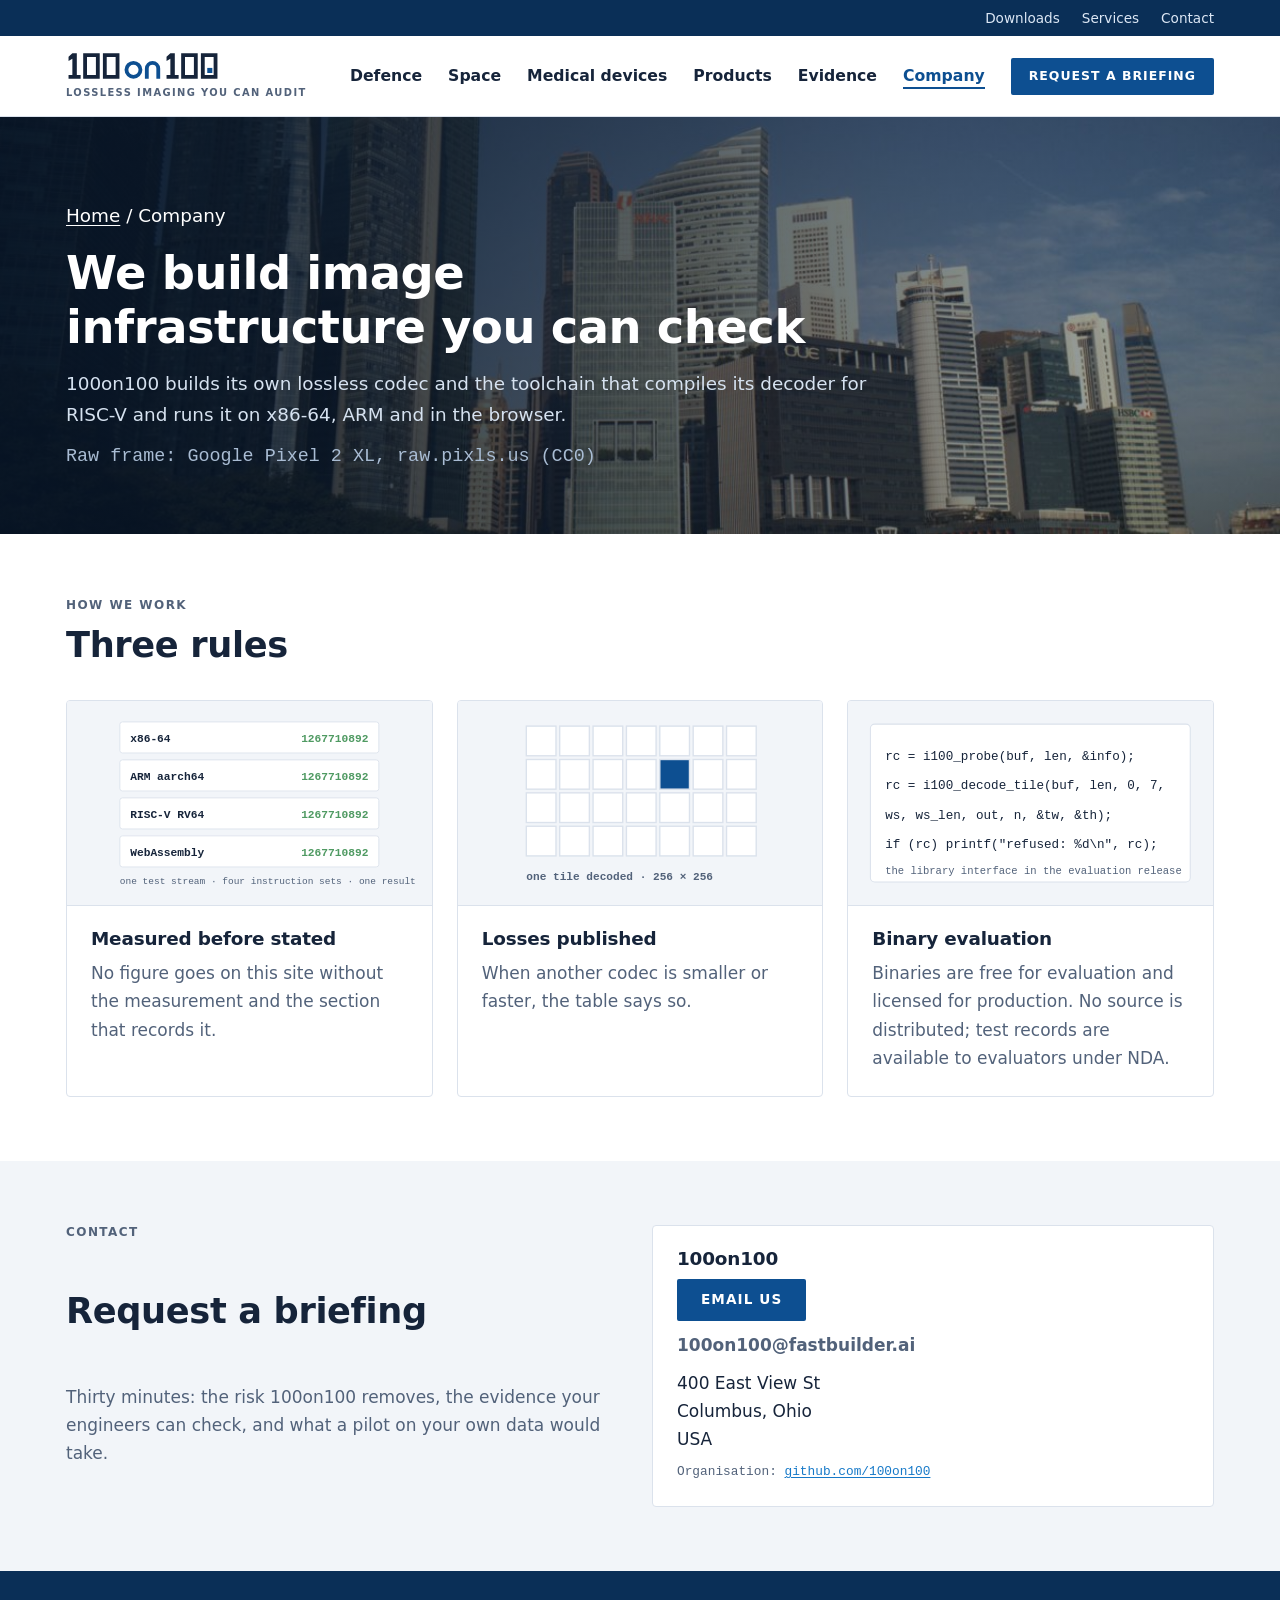
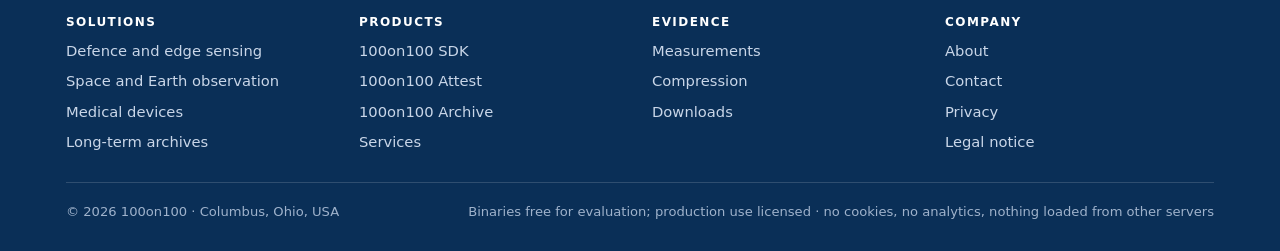
==== commit 06ee0a60: "Home v2, binary-evaluation wording, live figures matched to the claims register" ====
--- a/company.html
+++ b/company.html
@@ -40,7 +40,7 @@
   <div class="cards">
     <div class="card"><div class="art"><svg viewBox="0 0 316 204" role="img" aria-label="Four instruction sets decode one stream to the same value 1267710892" xmlns="http://www.w3.org/2000/svg" preserveAspectRatio="xMidYMid meet"><rect x="8" y="8" width="300" height="36" rx="3" style="fill:var(--ground);stroke:var(--rule)"/><text x="20" y="31" style="font:700 13px var(--mono);fill:var(--ink)" text-anchor="start">x86-64</text><text x="296" y="31" style="font:700 13px var(--mono);fill:var(--g)" text-anchor="end">1267710892</text><rect x="8" y="52" width="300" height="36" rx="3" style="fill:var(--ground);stroke:var(--rule)"/><text x="20" y="75" style="font:700 13px var(--mono);fill:var(--ink)" text-anchor="start">ARM aarch64</text><text x="296" y="75" style="font:700 13px var(--mono);fill:var(--g)" text-anchor="end">1267710892</text><rect x="8" y="96" width="300" height="36" rx="3" style="fill:var(--ground);stroke:var(--rule)"/><text x="20" y="119" style="font:700 13px var(--mono);fill:var(--ink)" text-anchor="start">RISC-V RV64</text><text x="296" y="119" style="font:700 13px var(--mono);fill:var(--g)" text-anchor="end">1267710892</text><rect x="8" y="140" width="300" height="36" rx="3" style="fill:var(--ground);stroke:var(--rule)"/><text x="20" y="163" style="font:700 13px var(--mono);fill:var(--ink)" text-anchor="start">WebAssembly</text><text x="296" y="163" style="font:700 13px var(--mono);fill:var(--g)" text-anchor="end">1267710892</text><text x="8" y="196" style="font:500 11px var(--mono);fill:var(--ink-soft)" text-anchor="start">one test stream · four instruction sets · one result</text></svg></div><div class="body"><h3>Measured before stated</h3><p>No figure goes on this site without the measurement and the section that records it.</p></div></div>
     <div class="card"><div class="art"><svg viewBox="0 0 270 190" role="img" aria-label="A frame divided into tiles with one tile decoded" xmlns="http://www.w3.org/2000/svg" preserveAspectRatio="xMidYMid meet"><rect x="12" y="12" width="32" height="32" style="fill:var(--ground);stroke:var(--rule);stroke-width:1.5"/><rect x="48" y="12" width="32" height="32" style="fill:var(--ground);stroke:var(--rule);stroke-width:1.5"/><rect x="84" y="12" width="32" height="32" style="fill:var(--ground);stroke:var(--rule);stroke-width:1.5"/><rect x="120" y="12" width="32" height="32" style="fill:var(--ground);stroke:var(--rule);stroke-width:1.5"/><rect x="156" y="12" width="32" height="32" style="fill:var(--ground);stroke:var(--rule);stroke-width:1.5"/><rect x="192" y="12" width="32" height="32" style="fill:var(--ground);stroke:var(--rule);stroke-width:1.5"/><rect x="228" y="12" width="32" height="32" style="fill:var(--ground);stroke:var(--rule);stroke-width:1.5"/><rect x="12" y="48" width="32" height="32" style="fill:var(--ground);stroke:var(--rule);stroke-width:1.5"/><rect x="48" y="48" width="32" height="32" style="fill:var(--ground);stroke:var(--rule);stroke-width:1.5"/><rect x="84" y="48" width="32" height="32" style="fill:var(--ground);stroke:var(--rule);stroke-width:1.5"/><rect x="120" y="48" width="32" height="32" style="fill:var(--ground);stroke:var(--rule);stroke-width:1.5"/><rect class="tile-hi" x="156" y="48" width="32" height="32" style="fill:var(--brand);stroke:var(--rule);stroke-width:1.5"/><rect x="192" y="48" width="32" height="32" style="fill:var(--ground);stroke:var(--rule);stroke-width:1.5"/><rect x="228" y="48" width="32" height="32" style="fill:var(--ground);stroke:var(--rule);stroke-width:1.5"/><rect x="12" y="84" width="32" height="32" style="fill:var(--ground);stroke:var(--rule);stroke-width:1.5"/><rect x="48" y="84" width="32" height="32" style="fill:var(--ground);stroke:var(--rule);stroke-width:1.5"/><rect x="84" y="84" width="32" height="32" style="fill:var(--ground);stroke:var(--rule);stroke-width:1.5"/><rect x="120" y="84" width="32" height="32" style="fill:var(--ground);stroke:var(--rule);stroke-width:1.5"/><rect x="156" y="84" width="32" height="32" style="fill:var(--ground);stroke:var(--rule);stroke-width:1.5"/><rect x="192" y="84" width="32" height="32" style="fill:var(--ground);stroke:var(--rule);stroke-width:1.5"/><rect x="228" y="84" width="32" height="32" style="fill:var(--ground);stroke:var(--rule);stroke-width:1.5"/><rect x="12" y="120" width="32" height="32" style="fill:var(--ground);stroke:var(--rule);stroke-width:1.5"/><rect x="48" y="120" width="32" height="32" style="fill:var(--ground);stroke:var(--rule);stroke-width:1.5"/><rect x="84" y="120" width="32" height="32" style="fill:var(--ground);stroke:var(--rule);stroke-width:1.5"/><rect x="120" y="120" width="32" height="32" style="fill:var(--ground);stroke:var(--rule);stroke-width:1.5"/><rect x="156" y="120" width="32" height="32" style="fill:var(--ground);stroke:var(--rule);stroke-width:1.5"/><rect x="192" y="120" width="32" height="32" style="fill:var(--ground);stroke:var(--rule);stroke-width:1.5"/><rect x="228" y="120" width="32" height="32" style="fill:var(--ground);stroke:var(--rule);stroke-width:1.5"/><text x="12" y="178" style="font:600 12px var(--mono);fill:var(--ink-soft)" text-anchor="start">one tile decoded · 256 × 256</text></svg></div><div class="body"><h3>Losses published</h3><p>When another codec is smaller or faster, the table says so.</p></div></div>
-    <div class="card"><div class="art"><svg viewBox="0 0 320 166" role="img" aria-label="Illustration of a decode SDK call sequence" xmlns="http://www.w3.org/2000/svg" preserveAspectRatio="xMidYMid meet"><rect x="8" y="8" width="304" height="150" rx="4" style="fill:var(--ground);stroke:var(--rule)"/><text x="22" y="42" style="font:500 12px var(--mono);fill:var(--ink)" text-anchor="start">img100 *f = img100_open(buf, len);</text><text x="22" y="70" style="font:500 12px var(--mono);fill:var(--ink)" text-anchor="start">img100_geometry(f, &amp;w, &amp;h, &amp;tiles);</text><text x="22" y="98" style="font:500 12px var(--mono);fill:var(--ink)" text-anchor="start">rc = img100_decode_tile(f, 0, 7, out);</text><text x="22" y="126" style="font:500 12px var(--mono);fill:var(--ink)" text-anchor="start">if (rc) puts(img100_reason(rc));</text><text x="22" y="150" style="font:500 10px var(--mono);fill:var(--ink-soft)" text-anchor="start">illustrative; the interface is being agreed</text></svg></div><div class="body"><h3>Open to inspection</h3><p>Binaries are free for evaluation and licensed for production. The decoder's source is available to evaluators for review.</p></div></div>
+    <div class="card"><div class="art"><svg viewBox="0 0 320 166" role="img" aria-label="Illustration of a decode SDK call sequence" xmlns="http://www.w3.org/2000/svg" preserveAspectRatio="xMidYMid meet"><rect x="8" y="8" width="304" height="150" rx="4" style="fill:var(--ground);stroke:var(--rule)"/><text x="22" y="42" style="font:500 12px var(--mono);fill:var(--ink)" text-anchor="start">rc = i100_probe(buf, len, &amp;info);</text><text x="22" y="70" style="font:500 12px var(--mono);fill:var(--ink)" text-anchor="start">rc = i100_decode_tile(buf, len, 0, 7,</text><text x="22" y="98" style="font:500 12px var(--mono);fill:var(--ink)" text-anchor="start">        ws, ws_len, out, n, &amp;tw, &amp;th);</text><text x="22" y="126" style="font:500 12px var(--mono);fill:var(--ink)" text-anchor="start">if (rc) printf("refused: %d\n", rc);</text><text x="22" y="150" style="font:500 10px var(--mono);fill:var(--ink-soft)" text-anchor="start">the library interface in the evaluation release</text></svg></div><div class="body"><h3>Binary evaluation</h3><p>Binaries are free for evaluation and licensed for production. No source is distributed; test records are available to evaluators under NDA.</p></div></div>
   </div>
 </div></section>
 
--- a/site.css
+++ b/site.css
@@ -208,3 +208,10 @@
 /* ---- logo: pixel zeros (tools/brand.py) ---- */
 .mark svg.logo { display: block; height: 28px; width: auto; color: var(--ink); }
 .mark small { margin-top: 6px; }
+
+/* operational scenes */
+figure.ops { margin: 0; background: var(--panel); border: 1px solid var(--rule); border-radius: 4px; padding: 12px; display: grid; gap: 8px; min-width: 0; }
+figure.ops svg { width: 100%; height: auto; display: block; }
+figure.ops figcaption { font-size: 0.88rem; color: var(--ink-soft); }
+.opsrow { display: grid; gap: 22px; }
+figure.ops svg { max-width: 860px; margin-inline: auto; }
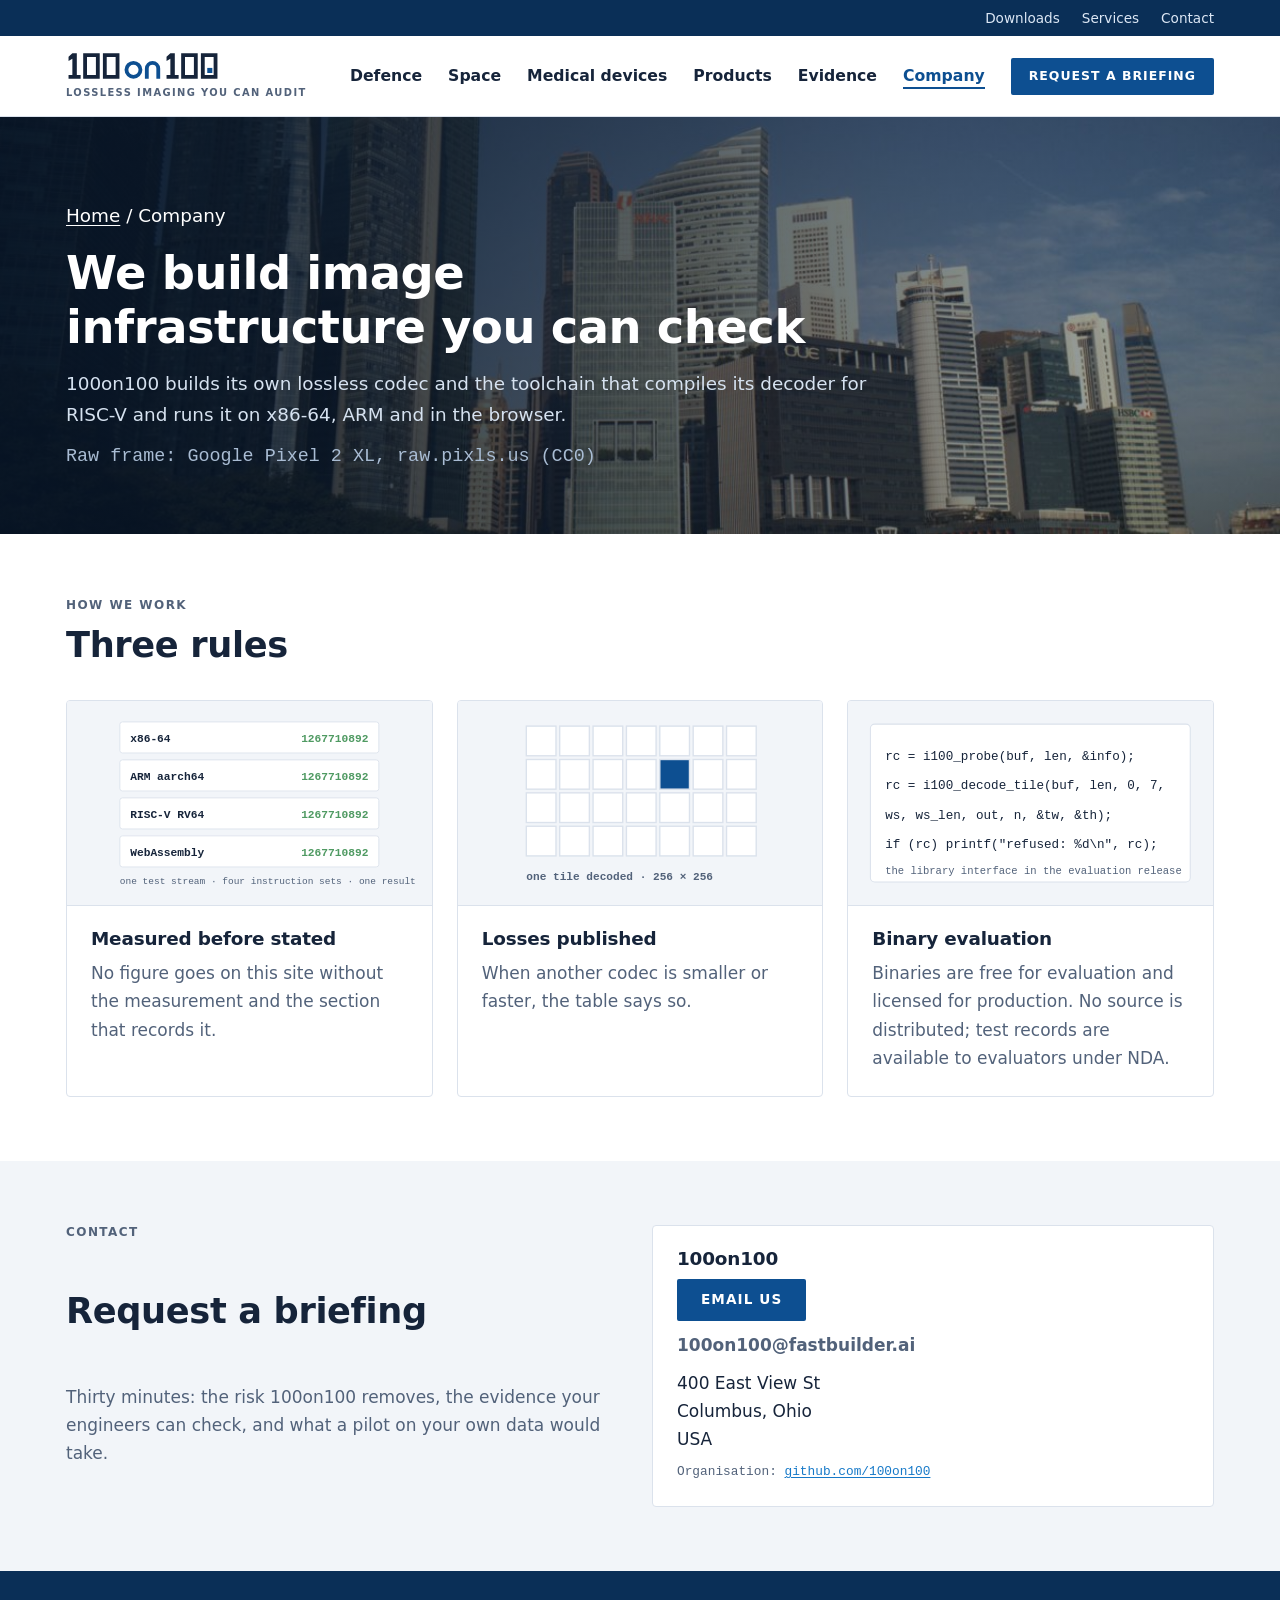
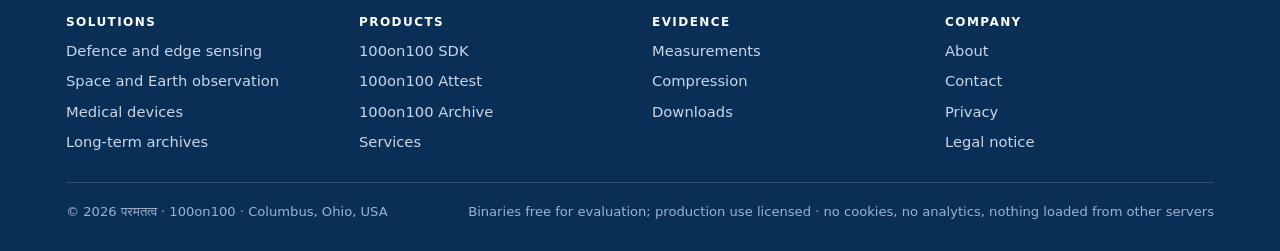
==== commit 0d2f1507: "Site: plain wording for the 1.2.0 decoder (single-channel and multi-plane images), footer copyright," ====
--- a/company.html
+++ b/company.html
@@ -65,7 +65,7 @@
     <div><h4>Evidence</h4><ul><li><a href="evidence.html">Measurements</a></li><li><a href="evidence.html#compression">Compression</a></li><li><a href="downloads.html">Downloads</a></li></ul></div>
     <div><h4>Company</h4><ul><li><a href="company.html">About</a></li><li><a href="company.html#contact">Contact</a></li><li><a href="privacy.html">Privacy</a></li><li><a href="legal.html">Legal notice</a></li></ul></div>
   </div>
-  <div class="base"><span>© 2026 100on100 · Columbus, Ohio, USA</span><span>Binaries free for evaluation; production use licensed · no cookies, no analytics, nothing loaded from other servers</span></div>
+  <div class="base"><span>© 2026 परमतत्व · 100on100 · Columbus, Ohio, USA</span><span>Binaries free for evaluation; production use licensed · no cookies, no analytics, nothing loaded from other servers</span></div>
 </div></footer>
 </body>
 </html>
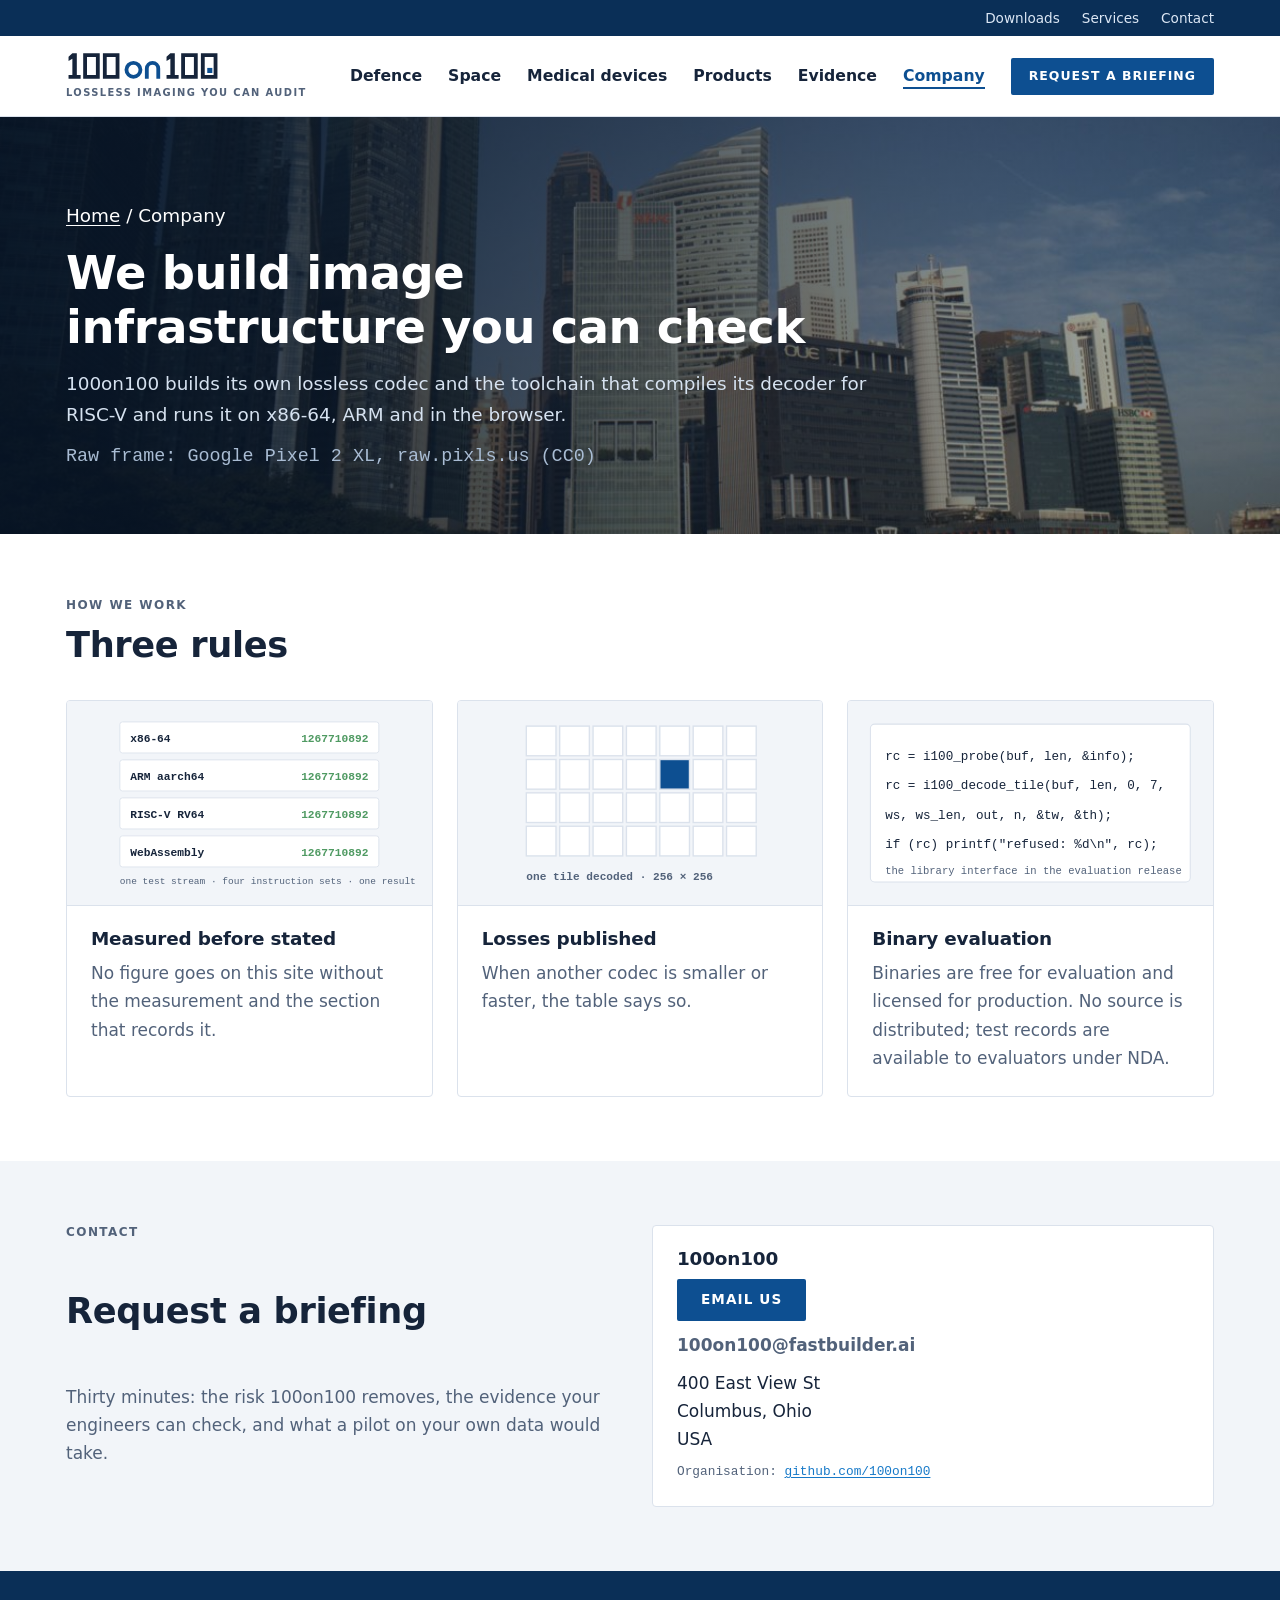
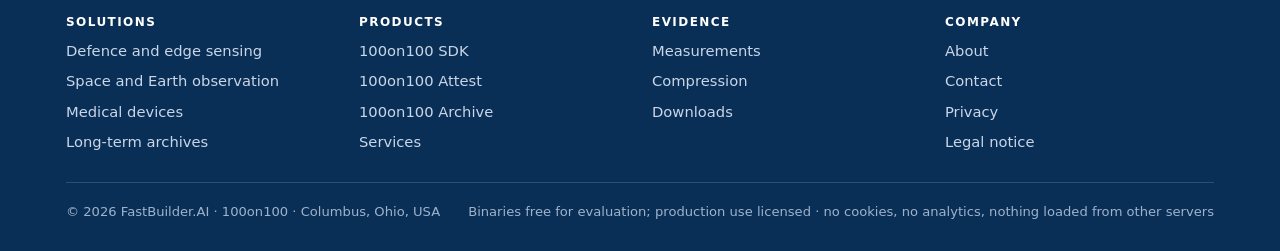
==== commit e68c36e5: "Site footer: © 2026 FastBuilder.AI · 100on100 · Columbus, Ohio, USA (owner; Devanagari name removed " ====
--- a/company.html
+++ b/company.html
@@ -65,7 +65,7 @@
     <div><h4>Evidence</h4><ul><li><a href="evidence.html">Measurements</a></li><li><a href="evidence.html#compression">Compression</a></li><li><a href="downloads.html">Downloads</a></li></ul></div>
     <div><h4>Company</h4><ul><li><a href="company.html">About</a></li><li><a href="company.html#contact">Contact</a></li><li><a href="privacy.html">Privacy</a></li><li><a href="legal.html">Legal notice</a></li></ul></div>
   </div>
-  <div class="base"><span>© 2026 परमतत्व · 100on100 · Columbus, Ohio, USA</span><span>Binaries free for evaluation; production use licensed · no cookies, no analytics, nothing loaded from other servers</span></div>
+  <div class="base"><span>© 2026 FastBuilder.AI · 100on100 · Columbus, Ohio, USA</span><span>Binaries free for evaluation; production use licensed · no cookies, no analytics, nothing loaded from other servers</span></div>
 </div></footer>
 </body>
 </html>
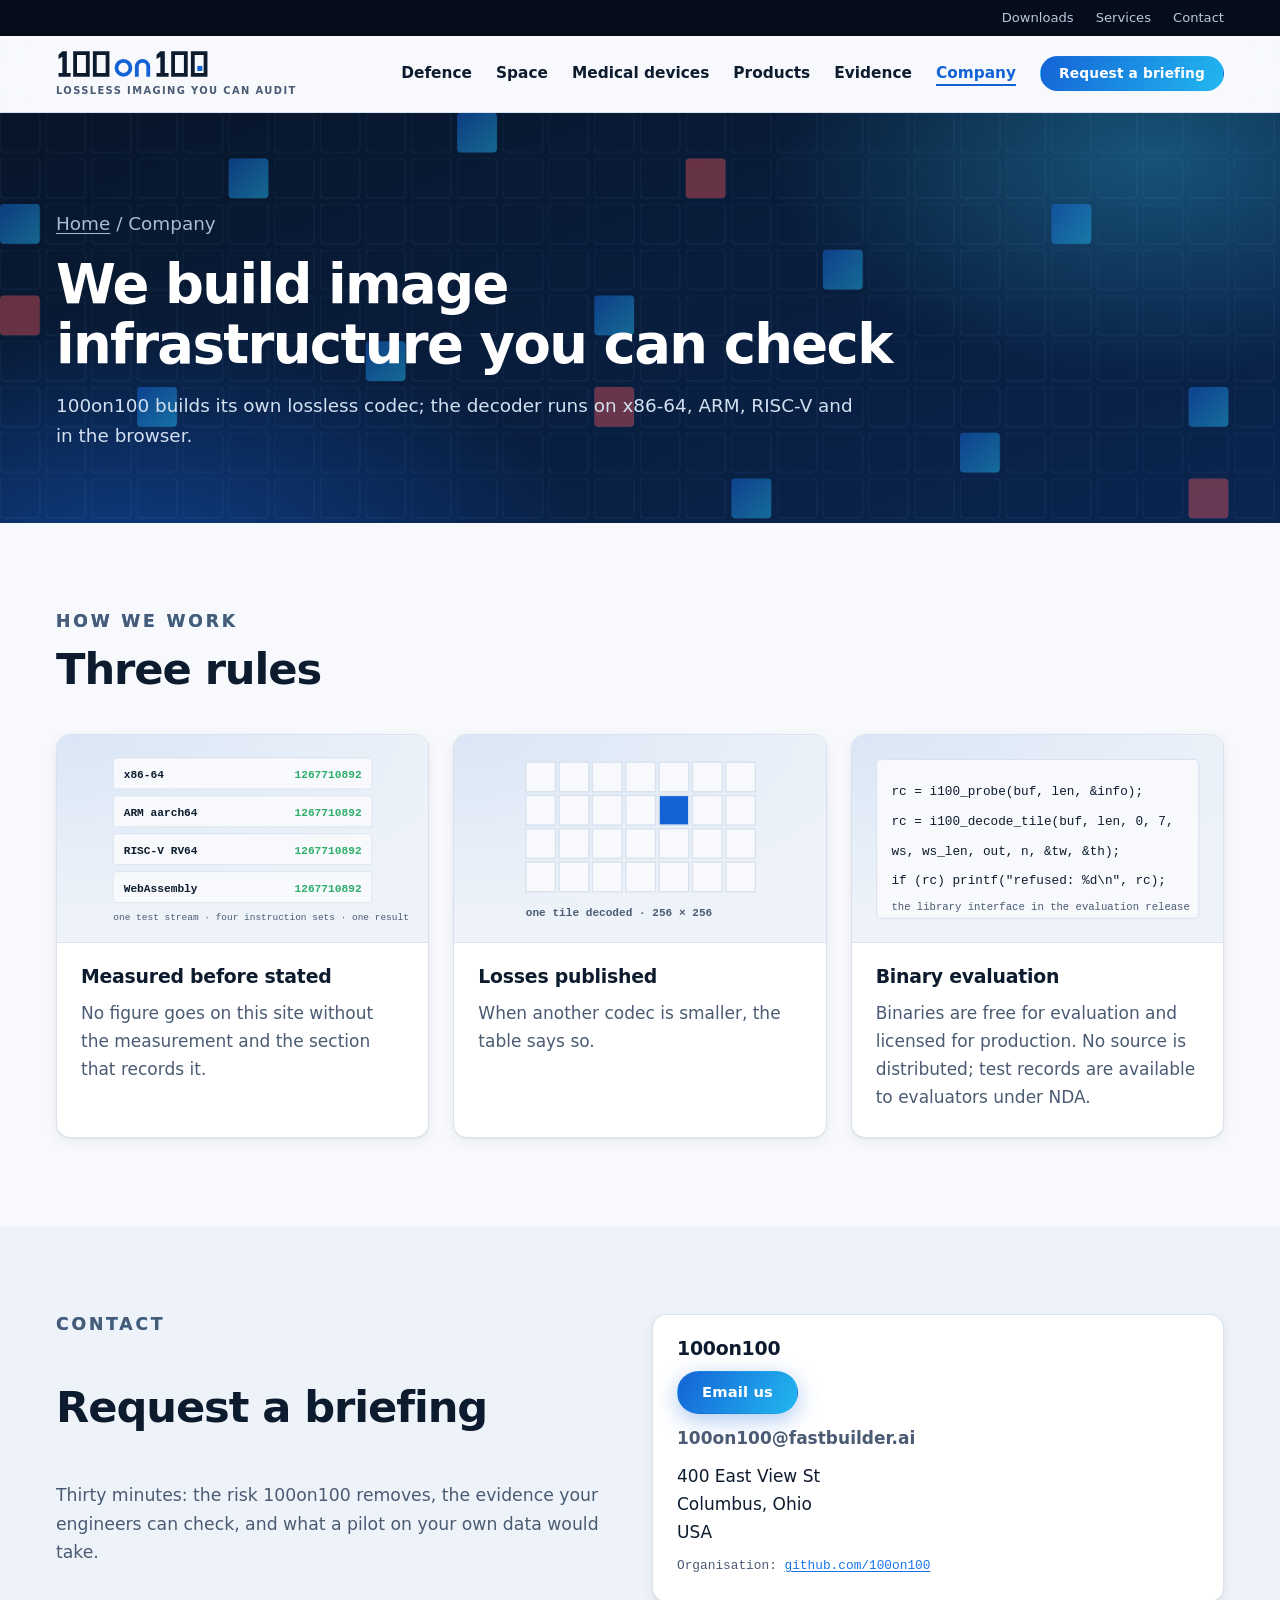
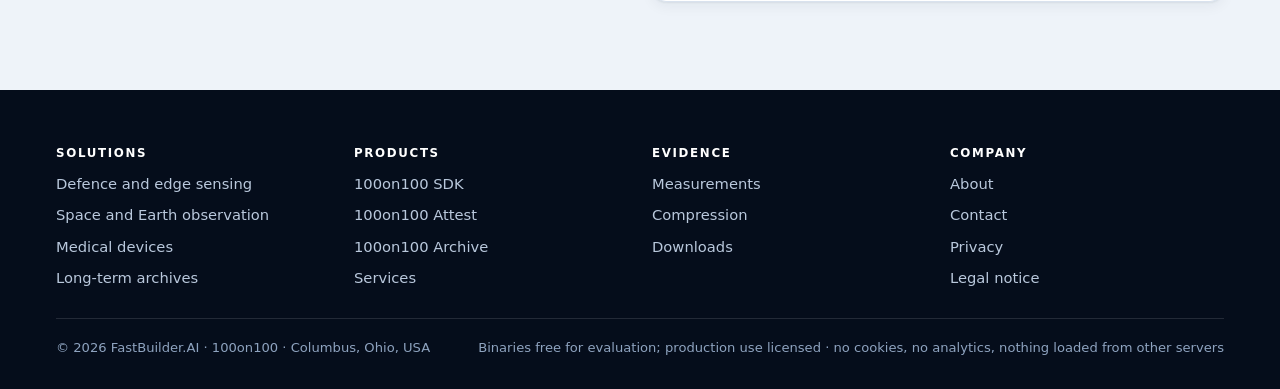
==== commit 1b14de7c: "Site v4 (WIP): new design, hand-made SVG art, applications with status badges, audit fixes; stock ph" ====
--- a/company.html
+++ b/company.html
@@ -11,6 +11,7 @@
 <link rel="apple-touch-icon" href="apple-touch-icon.png">
 </head>
 <body>
+<svg width="0" height="0" style="position:absolute" aria-hidden="true" focusable="false"><defs><linearGradient id="gB" x1="0" y1="0" x2="1" y2="1"><stop offset="0" stop-color="#1463d6"/><stop offset="1" stop-color="#22b8f0"/></linearGradient><radialGradient id="gGlow" cx=".5" cy=".5" r=".5"><stop offset="0" stop-color="#39d0ff" stop-opacity=".55"/><stop offset="1" stop-color="#39d0ff" stop-opacity="0"/></radialGradient></defs></svg>
 <div class="util"><div class="wrap">
   <a href="downloads.html">Downloads</a><a href="services.html">Services</a><a href="company.html#contact">Contact</a>
 </div></div>
@@ -29,17 +30,16 @@
   </header>
 </div></div>
 <main>
-<div class="pagehead photo" style="--img:url(img/city.jpg)"><div class="wrap">
+<div class="pagehead"><div class="motif" aria-hidden="true"><svg viewBox="0 0 1288 414" preserveAspectRatio="xMaxYMid slice" xmlns="http://www.w3.org/2000/svg"><defs><pattern id="pg5" width="46" height="46" patternUnits="userSpaceOnUse"><rect width="40" height="40" rx="4" style="fill:none;stroke:rgba(143,211,255,.16)"/></pattern></defs><rect width="1288" height="414" style="fill:url(#pg5)"/><rect class="tile-hi" x="460" y="0" width="40" height="40" rx="4" style="fill:url(#gB);opacity:0.9"/><rect class="tile-hi" x="230" y="46" width="40" height="40" rx="4" style="fill:url(#gB);opacity:0.9"/><rect class="tile-hi" x="690" y="46" width="40" height="40" rx="4" style="fill:#ff5a5f;opacity:0.7"/><rect class="tile-hi" x="0" y="92" width="40" height="40" rx="4" style="fill:url(#gB);opacity:0.9"/><rect class="tile-hi" x="1058" y="92" width="40" height="40" rx="4" style="fill:url(#gB);opacity:0.9"/><rect class="tile-hi" x="828" y="138" width="40" height="40" rx="4" style="fill:url(#gB);opacity:0.9"/><rect class="tile-hi" x="0" y="184" width="40" height="40" rx="4" style="fill:#ff5a5f;opacity:0.7"/><rect class="tile-hi" x="598" y="184" width="40" height="40" rx="4" style="fill:url(#gB);opacity:0.9"/><rect class="tile-hi" x="368" y="230" width="40" height="40" rx="4" style="fill:url(#gB);opacity:0.9"/><rect class="tile-hi" x="138" y="276" width="40" height="40" rx="4" style="fill:url(#gB);opacity:0.9"/><rect class="tile-hi" x="598" y="276" width="40" height="40" rx="4" style="fill:#ff5a5f;opacity:0.7"/><rect class="tile-hi" x="1196" y="276" width="40" height="40" rx="4" style="fill:url(#gB);opacity:0.9"/><rect class="tile-hi" x="966" y="322" width="40" height="40" rx="4" style="fill:url(#gB);opacity:0.9"/><rect class="tile-hi" x="736" y="368" width="40" height="40" rx="4" style="fill:url(#gB);opacity:0.9"/><rect class="tile-hi" x="1196" y="368" width="40" height="40" rx="4" style="fill:#ff5a5f;opacity:0.7"/></svg></div><div class="wrap">
   <p class="crumbs"><a href="index.html">Home</a> / Company</p>
   <h1>We build image infrastructure you can check</h1>
-  <p>100on100 builds its own lossless codec and the toolchain that compiles its decoder for RISC-V and runs it on x86-64, ARM and in the browser.</p>
-  <p class="credit">Raw frame: Google Pixel 2 XL, raw.pixls.us (CC0)</p>
+  <p>100on100 builds its own lossless codec; the decoder runs on x86-64, ARM, RISC-V and in the browser.</p>
 </div></div>
 <section aria-labelledby="c-how"><div class="wrap">
   <div class="head"><p class="label">How we work</p><h2 id="c-how">Three rules</h2></div>
   <div class="cards">
     <div class="card"><div class="art"><svg viewBox="0 0 316 204" role="img" aria-label="Four instruction sets decode one stream to the same value 1267710892" xmlns="http://www.w3.org/2000/svg" preserveAspectRatio="xMidYMid meet"><rect x="8" y="8" width="300" height="36" rx="3" style="fill:var(--ground);stroke:var(--rule)"/><text x="20" y="31" style="font:700 13px var(--mono);fill:var(--ink)" text-anchor="start">x86-64</text><text x="296" y="31" style="font:700 13px var(--mono);fill:var(--g)" text-anchor="end">1267710892</text><rect x="8" y="52" width="300" height="36" rx="3" style="fill:var(--ground);stroke:var(--rule)"/><text x="20" y="75" style="font:700 13px var(--mono);fill:var(--ink)" text-anchor="start">ARM aarch64</text><text x="296" y="75" style="font:700 13px var(--mono);fill:var(--g)" text-anchor="end">1267710892</text><rect x="8" y="96" width="300" height="36" rx="3" style="fill:var(--ground);stroke:var(--rule)"/><text x="20" y="119" style="font:700 13px var(--mono);fill:var(--ink)" text-anchor="start">RISC-V RV64</text><text x="296" y="119" style="font:700 13px var(--mono);fill:var(--g)" text-anchor="end">1267710892</text><rect x="8" y="140" width="300" height="36" rx="3" style="fill:var(--ground);stroke:var(--rule)"/><text x="20" y="163" style="font:700 13px var(--mono);fill:var(--ink)" text-anchor="start">WebAssembly</text><text x="296" y="163" style="font:700 13px var(--mono);fill:var(--g)" text-anchor="end">1267710892</text><text x="8" y="196" style="font:500 11px var(--mono);fill:var(--ink-soft)" text-anchor="start">one test stream · four instruction sets · one result</text></svg></div><div class="body"><h3>Measured before stated</h3><p>No figure goes on this site without the measurement and the section that records it.</p></div></div>
-    <div class="card"><div class="art"><svg viewBox="0 0 270 190" role="img" aria-label="A frame divided into tiles with one tile decoded" xmlns="http://www.w3.org/2000/svg" preserveAspectRatio="xMidYMid meet"><rect x="12" y="12" width="32" height="32" style="fill:var(--ground);stroke:var(--rule);stroke-width:1.5"/><rect x="48" y="12" width="32" height="32" style="fill:var(--ground);stroke:var(--rule);stroke-width:1.5"/><rect x="84" y="12" width="32" height="32" style="fill:var(--ground);stroke:var(--rule);stroke-width:1.5"/><rect x="120" y="12" width="32" height="32" style="fill:var(--ground);stroke:var(--rule);stroke-width:1.5"/><rect x="156" y="12" width="32" height="32" style="fill:var(--ground);stroke:var(--rule);stroke-width:1.5"/><rect x="192" y="12" width="32" height="32" style="fill:var(--ground);stroke:var(--rule);stroke-width:1.5"/><rect x="228" y="12" width="32" height="32" style="fill:var(--ground);stroke:var(--rule);stroke-width:1.5"/><rect x="12" y="48" width="32" height="32" style="fill:var(--ground);stroke:var(--rule);stroke-width:1.5"/><rect x="48" y="48" width="32" height="32" style="fill:var(--ground);stroke:var(--rule);stroke-width:1.5"/><rect x="84" y="48" width="32" height="32" style="fill:var(--ground);stroke:var(--rule);stroke-width:1.5"/><rect x="120" y="48" width="32" height="32" style="fill:var(--ground);stroke:var(--rule);stroke-width:1.5"/><rect class="tile-hi" x="156" y="48" width="32" height="32" style="fill:var(--brand);stroke:var(--rule);stroke-width:1.5"/><rect x="192" y="48" width="32" height="32" style="fill:var(--ground);stroke:var(--rule);stroke-width:1.5"/><rect x="228" y="48" width="32" height="32" style="fill:var(--ground);stroke:var(--rule);stroke-width:1.5"/><rect x="12" y="84" width="32" height="32" style="fill:var(--ground);stroke:var(--rule);stroke-width:1.5"/><rect x="48" y="84" width="32" height="32" style="fill:var(--ground);stroke:var(--rule);stroke-width:1.5"/><rect x="84" y="84" width="32" height="32" style="fill:var(--ground);stroke:var(--rule);stroke-width:1.5"/><rect x="120" y="84" width="32" height="32" style="fill:var(--ground);stroke:var(--rule);stroke-width:1.5"/><rect x="156" y="84" width="32" height="32" style="fill:var(--ground);stroke:var(--rule);stroke-width:1.5"/><rect x="192" y="84" width="32" height="32" style="fill:var(--ground);stroke:var(--rule);stroke-width:1.5"/><rect x="228" y="84" width="32" height="32" style="fill:var(--ground);stroke:var(--rule);stroke-width:1.5"/><rect x="12" y="120" width="32" height="32" style="fill:var(--ground);stroke:var(--rule);stroke-width:1.5"/><rect x="48" y="120" width="32" height="32" style="fill:var(--ground);stroke:var(--rule);stroke-width:1.5"/><rect x="84" y="120" width="32" height="32" style="fill:var(--ground);stroke:var(--rule);stroke-width:1.5"/><rect x="120" y="120" width="32" height="32" style="fill:var(--ground);stroke:var(--rule);stroke-width:1.5"/><rect x="156" y="120" width="32" height="32" style="fill:var(--ground);stroke:var(--rule);stroke-width:1.5"/><rect x="192" y="120" width="32" height="32" style="fill:var(--ground);stroke:var(--rule);stroke-width:1.5"/><rect x="228" y="120" width="32" height="32" style="fill:var(--ground);stroke:var(--rule);stroke-width:1.5"/><text x="12" y="178" style="font:600 12px var(--mono);fill:var(--ink-soft)" text-anchor="start">one tile decoded · 256 × 256</text></svg></div><div class="body"><h3>Losses published</h3><p>When another codec is smaller or faster, the table says so.</p></div></div>
+    <div class="card"><div class="art"><svg viewBox="0 0 270 190" role="img" aria-label="A frame divided into tiles with one tile decoded" xmlns="http://www.w3.org/2000/svg" preserveAspectRatio="xMidYMid meet"><rect x="12" y="12" width="32" height="32" style="fill:var(--ground);stroke:var(--rule);stroke-width:1.5"/><rect x="48" y="12" width="32" height="32" style="fill:var(--ground);stroke:var(--rule);stroke-width:1.5"/><rect x="84" y="12" width="32" height="32" style="fill:var(--ground);stroke:var(--rule);stroke-width:1.5"/><rect x="120" y="12" width="32" height="32" style="fill:var(--ground);stroke:var(--rule);stroke-width:1.5"/><rect x="156" y="12" width="32" height="32" style="fill:var(--ground);stroke:var(--rule);stroke-width:1.5"/><rect x="192" y="12" width="32" height="32" style="fill:var(--ground);stroke:var(--rule);stroke-width:1.5"/><rect x="228" y="12" width="32" height="32" style="fill:var(--ground);stroke:var(--rule);stroke-width:1.5"/><rect x="12" y="48" width="32" height="32" style="fill:var(--ground);stroke:var(--rule);stroke-width:1.5"/><rect x="48" y="48" width="32" height="32" style="fill:var(--ground);stroke:var(--rule);stroke-width:1.5"/><rect x="84" y="48" width="32" height="32" style="fill:var(--ground);stroke:var(--rule);stroke-width:1.5"/><rect x="120" y="48" width="32" height="32" style="fill:var(--ground);stroke:var(--rule);stroke-width:1.5"/><rect class="tile-hi" x="156" y="48" width="32" height="32" style="fill:var(--brand);stroke:var(--rule);stroke-width:1.5"/><rect x="192" y="48" width="32" height="32" style="fill:var(--ground);stroke:var(--rule);stroke-width:1.5"/><rect x="228" y="48" width="32" height="32" style="fill:var(--ground);stroke:var(--rule);stroke-width:1.5"/><rect x="12" y="84" width="32" height="32" style="fill:var(--ground);stroke:var(--rule);stroke-width:1.5"/><rect x="48" y="84" width="32" height="32" style="fill:var(--ground);stroke:var(--rule);stroke-width:1.5"/><rect x="84" y="84" width="32" height="32" style="fill:var(--ground);stroke:var(--rule);stroke-width:1.5"/><rect x="120" y="84" width="32" height="32" style="fill:var(--ground);stroke:var(--rule);stroke-width:1.5"/><rect x="156" y="84" width="32" height="32" style="fill:var(--ground);stroke:var(--rule);stroke-width:1.5"/><rect x="192" y="84" width="32" height="32" style="fill:var(--ground);stroke:var(--rule);stroke-width:1.5"/><rect x="228" y="84" width="32" height="32" style="fill:var(--ground);stroke:var(--rule);stroke-width:1.5"/><rect x="12" y="120" width="32" height="32" style="fill:var(--ground);stroke:var(--rule);stroke-width:1.5"/><rect x="48" y="120" width="32" height="32" style="fill:var(--ground);stroke:var(--rule);stroke-width:1.5"/><rect x="84" y="120" width="32" height="32" style="fill:var(--ground);stroke:var(--rule);stroke-width:1.5"/><rect x="120" y="120" width="32" height="32" style="fill:var(--ground);stroke:var(--rule);stroke-width:1.5"/><rect x="156" y="120" width="32" height="32" style="fill:var(--ground);stroke:var(--rule);stroke-width:1.5"/><rect x="192" y="120" width="32" height="32" style="fill:var(--ground);stroke:var(--rule);stroke-width:1.5"/><rect x="228" y="120" width="32" height="32" style="fill:var(--ground);stroke:var(--rule);stroke-width:1.5"/><text x="12" y="178" style="font:600 12px var(--mono);fill:var(--ink-soft)" text-anchor="start">one tile decoded · 256 × 256</text></svg></div><div class="body"><h3>Losses published</h3><p>When another codec is smaller, the table says so.</p></div></div>
     <div class="card"><div class="art"><svg viewBox="0 0 320 166" role="img" aria-label="Illustration of a decode SDK call sequence" xmlns="http://www.w3.org/2000/svg" preserveAspectRatio="xMidYMid meet"><rect x="8" y="8" width="304" height="150" rx="4" style="fill:var(--ground);stroke:var(--rule)"/><text x="22" y="42" style="font:500 12px var(--mono);fill:var(--ink)" text-anchor="start">rc = i100_probe(buf, len, &amp;info);</text><text x="22" y="70" style="font:500 12px var(--mono);fill:var(--ink)" text-anchor="start">rc = i100_decode_tile(buf, len, 0, 7,</text><text x="22" y="98" style="font:500 12px var(--mono);fill:var(--ink)" text-anchor="start">        ws, ws_len, out, n, &amp;tw, &amp;th);</text><text x="22" y="126" style="font:500 12px var(--mono);fill:var(--ink)" text-anchor="start">if (rc) printf("refused: %d\n", rc);</text><text x="22" y="150" style="font:500 10px var(--mono);fill:var(--ink-soft)" text-anchor="start">the library interface in the evaluation release</text></svg></div><div class="body"><h3>Binary evaluation</h3><p>Binaries are free for evaluation and licensed for production. No source is distributed; test records are available to evaluators under NDA.</p></div></div>
   </div>
 </div></section>
--- a/site.css
+++ b/site.css
@@ -1,141 +1,190 @@
-/* Layout: a B2B technology company site. Utility bar, main nav by industry and product, image-led
-   bands, cards with illustrations on top, full sitemap footer. Illustrations are the subject's own
-   objects (sensor mosaic, tiles, hashes, refusal codes), drawn in SVG from these tokens. */
+/* 100on100 site, v4 (2026-10-10): premium, depth and gradients, scroll reveal in pure CSS (no script),
+   light and dark. Illustrations are hand-made SVG drawn from these tokens; photographs are open-licence
+   imagery decoded by our own decoder (credits on each figure and in NOTICE). */
 :root {
-  --ground: #ffffff;
-  --panel: #f2f5f9;
-  --ink: #16243a;
-  --ink-soft: #52627a;
-  --rule: #dbe2ec;
-  --brand: #0d4f91;
+  --ground: #f7f9fc;
+  --surface: #ffffff;
+  --panel: #eef3f9;
+  --ink: #0d1b2e;
+  --ink-soft: #4a5b73;
+  --rule: #d9e2ee;
+  --brand: #1463d6;
+  --brand-2: #22b8f0;
   --brand-ink: #ffffff;
-  --brand-deep: #0a2f57;
-  --signal: #1679c8;
-  --refuse: #b3261e;
-  --r: #d0574e; --g: #4f9a62; --b: #3f6fc4;
-  --sans: system-ui, -apple-system, "Segoe UI", Roboto, "Helvetica Neue", Arial, sans-serif;
+  --brand-deep: #071529;
+  --night: #050d1b;
+  --signal: #1a73e8;
+  --refuse: #d0342c;
+  --ok: #129d6b;
+  --r: #e0564b; --g: #2fae6a; --b: #3d74e0;
+  --grad: linear-gradient(120deg, var(--brand) 0%, var(--brand-2) 100%);
+  --shadow-1: 0 1px 2px rgba(13, 27, 46, 0.06), 0 4px 14px rgba(13, 27, 46, 0.06);
+  --shadow-2: 0 2px 6px rgba(13, 27, 46, 0.08), 0 18px 48px rgba(13, 27, 46, 0.12);
+  --radius: 14px;
+  --sans: "Inter", system-ui, -apple-system, "Segoe UI", Roboto, "Helvetica Neue", Arial, sans-serif;
+  --display: "Inter Display", "SF Pro Display", system-ui, -apple-system, "Segoe UI", Roboto, sans-serif;
   --mono: ui-monospace, "SF Mono", "Cascadia Mono", Menlo, Consolas, "Liberation Mono", monospace;
   color-scheme: light;
 }
 @media (prefers-color-scheme: dark) {
   :root:not([data-theme="light"]) {
-    --ground: #0c131c; --panel: #121c28; --ink: #e4ebf3; --ink-soft: #9fb0c4; --rule: #24324a;
-    --brand: #3f8fdc; --brand-ink: #06121f; --brand-deep: #0f2238; --signal: #6fb6f0; --refuse: #f08a80;
-    --r: #e07a72; --g: #72bb85; --b: #7a9ee6; color-scheme: dark;
+    --ground: #060d18; --surface: #0c1626; --panel: #0a1422; --ink: #e8eef7; --ink-soft: #9cb0c8; --rule: #1d2c44;
+    --brand: #3d8bff; --brand-2: #39d0ff; --brand-ink: #041022; --brand-deep: #040b16; --night: #030812;
+    --signal: #6cb2ff; --refuse: #ff6b63; --ok: #3ccf91; --r: #f07a70; --g: #55cf8a; --b: #7aa2ff;
+    --shadow-1: 0 1px 2px rgba(0, 0, 0, 0.4), 0 4px 14px rgba(0, 0, 0, 0.3);
+    --shadow-2: 0 2px 6px rgba(0, 0, 0, 0.5), 0 18px 48px rgba(0, 0, 0, 0.45);
+    color-scheme: dark;
   }
 }
 :root[data-theme="dark"] {
-  --ground: #0c131c; --panel: #121c28; --ink: #e4ebf3; --ink-soft: #9fb0c4; --rule: #24324a;
-  --brand: #3f8fdc; --brand-ink: #06121f; --brand-deep: #0f2238; --signal: #6fb6f0; --refuse: #f08a80;
-  --r: #e07a72; --g: #72bb85; --b: #7a9ee6; color-scheme: dark;
+  --ground: #060d18; --surface: #0c1626; --panel: #0a1422; --ink: #e8eef7; --ink-soft: #9cb0c8; --rule: #1d2c44;
+  --brand: #3d8bff; --brand-2: #39d0ff; --brand-ink: #041022; --brand-deep: #040b16; --night: #030812;
+  --signal: #6cb2ff; --refuse: #ff6b63; --ok: #3ccf91; --r: #f07a70; --g: #55cf8a; --b: #7aa2ff;
+  --shadow-1: 0 1px 2px rgba(0, 0, 0, 0.4), 0 4px 14px rgba(0, 0, 0, 0.3);
+  --shadow-2: 0 2px 6px rgba(0, 0, 0, 0.5), 0 18px 48px rgba(0, 0, 0, 0.45);
+  color-scheme: dark;
 }
 *, *::before, *::after { box-sizing: border-box; }
-html { -webkit-text-size-adjust: 100%; }
-body { margin: 0; background: var(--ground); color: var(--ink); font: 400 1.0625rem/1.65 var(--sans); }
+html { -webkit-text-size-adjust: 100%; scroll-behavior: smooth; }
+body { margin: 0; background: var(--ground); color: var(--ink); font: 400 1.0625rem/1.65 var(--sans);
+  -webkit-font-smoothing: antialiased; -moz-osx-font-smoothing: grayscale; overflow-x: hidden; }
+img, video, svg { max-width: 100%; }
 a { color: var(--signal); text-underline-offset: 0.18em; }
-a:focus-visible, button:focus-visible { outline: 2px solid var(--signal); outline-offset: 3px; border-radius: 2px; }
-.wrap { max-width: 1180px; margin-inline: auto; padding-inline: max(16px, env(safe-area-inset-left, 0px)); }
-h1, h2, h3 { font-family: var(--sans); font-weight: 700; text-wrap: balance; margin: 0; line-height: 1.18; letter-spacing: -0.01em; }
-h2 { font-size: clamp(1.55rem, 1.2rem + 1.4vw, 2.2rem); }
-h3 { font-size: 1.15rem; }
+a:focus-visible, button:focus-visible, video:focus-visible { outline: 2px solid var(--signal); outline-offset: 3px; border-radius: 4px; }
+.wrap { max-width: 1200px; margin-inline: auto; padding-inline: max(16px, env(safe-area-inset-left, 0px)); }
+h1, h2, h3 { font-family: var(--display); font-weight: 750; text-wrap: balance; margin: 0; line-height: 1.1; letter-spacing: -0.025em; }
+h2 { font-size: clamp(1.7rem, 1.2rem + 1.9vw, 2.7rem); }
+h3 { font-size: 1.18rem; letter-spacing: -0.012em; line-height: 1.25; }
 p { margin: 0; }
-.label { font: 700 0.75rem/1.2 var(--sans); letter-spacing: 0.12em; text-transform: uppercase; color: var(--signal); }
-.cite { font: 0.8rem/1.45 var(--mono); color: var(--ink-soft); }
+.label { font: 700 0.74rem/1.2 var(--sans); letter-spacing: 0.16em; text-transform: uppercase;
+  background: var(--grad); -webkit-background-clip: text; background-clip: text; color: transparent; justify-self: start; }
+.cite { font: 0.8rem/1.5 var(--mono); color: var(--ink-soft); }
 .num { font-variant-numeric: tabular-nums; }
-.btn { display: inline-block; padding: 12px 22px; border-radius: 2px; font: 700 0.85rem/1 var(--sans); letter-spacing: 0.08em; text-transform: uppercase; text-decoration: none; border: 2px solid var(--brand); }
-.btn.primary { background: var(--brand); color: var(--brand-ink); }
+.btn { display: inline-block; padding: 13px 24px; border-radius: 999px; font: 650 0.92rem/1 var(--sans); letter-spacing: 0.01em;
+  text-decoration: none; border: 1px solid var(--brand); transition: transform .2s ease, box-shadow .2s ease, filter .2s ease; }
+.btn.primary { background: var(--grad); border-color: transparent; color: #ffffff; box-shadow: 0 6px 22px rgba(20, 99, 214, 0.35); }
 .btn.ghost { color: var(--brand); background: transparent; }
-.btn.light { border-color: #ffffff; color: #ffffff; }
-.btn:hover { filter: brightness(1.1); }
-
-/* utility bar + masthead */
-.util { background: var(--brand-deep); color: #dce7f5; font-size: 0.85rem; }
+.btn.light { border-color: rgba(255, 255, 255, 0.55); color: #ffffff; background: rgba(255, 255, 255, 0.06); backdrop-filter: blur(6px); }
+.btn:hover { transform: translateY(-1px); filter: brightness(1.06); }
+
+/* utility bar + masthead (sticky, glass) */
+.util { background: var(--night); color: #b9c8dc; font-size: 0.82rem; }
 .util .wrap { display: flex; flex-wrap: wrap; justify-content: flex-end; gap: 6px 22px; padding-block: 7px; }
-.util a { color: #dce7f5; text-decoration: none; }
-.util a:hover { text-decoration: underline; }
-.mast-bg { border-bottom: 1px solid var(--rule); background: var(--ground); }
-.mast { display: flex; flex-wrap: wrap; align-items: center; justify-content: space-between; gap: 12px 28px; padding-block: 16px; }
+.util a { color: #b9c8dc; text-decoration: none; }
+.util a:hover { color: #ffffff; }
+.mast-bg { position: sticky; top: 0; z-index: 20; border-bottom: 1px solid var(--rule);
+  background: color-mix(in srgb, var(--ground) 82%, transparent); backdrop-filter: saturate(1.4) blur(14px); -webkit-backdrop-filter: saturate(1.4) blur(14px); }
+.mast { display: flex; flex-wrap: wrap; align-items: center; justify-content: space-between; gap: 12px 28px; padding-block: 14px; }
 .mark { font: 800 1.45rem/1 var(--mono); letter-spacing: -0.03em; color: var(--ink); text-decoration: none; }
 .mark b { color: var(--brand); }
-.mark small { display: block; font: 600 0.62rem/1.4 var(--sans); letter-spacing: 0.14em; text-transform: uppercase; color: var(--ink-soft); margin-top: 4px; }
-.mast nav { display: flex; flex-wrap: wrap; align-items: center; gap: 6px 26px; }
-.mast nav a { color: var(--ink); text-decoration: none; font-weight: 600; font-size: 0.98rem; }
+.mark small { display: block; font: 600 0.62rem/1.4 var(--sans); letter-spacing: 0.14em; text-transform: uppercase; color: var(--ink-soft); margin-top: 6px; }
+.mark svg.logo { display: block; height: 28px; width: auto; color: var(--ink); }
+.mast nav { display: flex; flex-wrap: wrap; align-items: center; gap: 6px 24px; }
+.mast nav a { color: var(--ink); text-decoration: none; font-weight: 600; font-size: 0.96rem; }
 .mast nav a:hover, .mast nav a[aria-current="page"] { color: var(--brand); }
 .mast nav a[aria-current="page"] { box-shadow: inset 0 -2px 0 var(--brand); }
-.mast nav .btn { color: var(--brand-ink); font-size: 0.78rem; padding: 10px 16px; }
-
-/* hero band with three callouts */
-.heroband { background: var(--brand-deep); color: #ffffff; }
-.heroband .wrap { display: grid; grid-template-columns: minmax(0, 1.25fr) minmax(0, 1fr); gap: 40px; align-items: center; padding-block: 64px; }
-.heroband h1 { font-size: clamp(2.1rem, 1.4rem + 3vw, 3.5rem); color: #ffffff; }
-.heroband .lead { margin-top: 18px; font-size: 1.18rem; color: #cfdced; max-width: 34em; }
-.heroband .label { color: #8cc4f5; }
-.heroband .ctas { margin-top: 28px; display: flex; flex-wrap: wrap; gap: 12px; }
-.heroband .art { background: rgba(255, 255, 255, 0.06); border: 1px solid rgba(255, 255, 255, 0.14); border-radius: 4px; padding: 18px; min-width: 0; }
+.mast nav .btn { color: #ffffff; font-size: 0.86rem; padding: 10px 18px; box-shadow: none; }
+
+/* hero: decoded satellite picture under a deep gradient, with a soft glow */
+.heroband { position: relative; color: #ffffff; background: var(--night); overflow: hidden; isolation: isolate; }
+.heroband::before { content: ""; position: absolute; inset: 0; z-index: -2; background: var(--img, none) center / cover no-repeat; transform: scale(1.04); }
+.heroband::after { content: ""; position: absolute; inset: 0; z-index: -1;
+  background: radial-gradient(60% 80% at 85% 20%, rgba(34, 184, 240, 0.28), transparent 60%),
+              linear-gradient(100deg, rgba(4, 11, 24, 0.95) 0%, rgba(5, 14, 30, 0.82) 48%, rgba(5, 14, 30, 0.35) 100%); }
+.heroband .wrap { display: grid; grid-template-columns: minmax(0, 1.2fr) minmax(0, 1fr); gap: 48px; align-items: center; padding-block: 104px 96px; }
+.heroband h1 { font-size: clamp(2.3rem, 1.3rem + 3.8vw, 4.1rem); color: #ffffff; letter-spacing: -0.035em; }
+.heroband h1 .grad { background: linear-gradient(100deg, #8fd3ff, #ffffff 60%); -webkit-background-clip: text; background-clip: text; color: transparent; }
+.heroband .lead { margin-top: 20px; font-size: 1.16rem; color: #cfdced; max-width: 34em; }
+.heroband .label { background: linear-gradient(90deg, #8fd3ff, #c9e9ff); -webkit-background-clip: text; background-clip: text; }
+.heroband .ctas { margin-top: 30px; display: flex; flex-wrap: wrap; gap: 12px; }
+.heroband .art { background: rgba(255, 255, 255, 0.05); border: 1px solid rgba(255, 255, 255, 0.14); border-radius: var(--radius); padding: 18px; min-width: 0; backdrop-filter: blur(8px); }
+.heroband .credit, .pagehead .credit { color: #9fb5cf; }
+.hero-art { border-radius: var(--radius); background: rgba(8, 20, 40, 0.55); border: 1px solid rgba(255, 255, 255, 0.14);
+  box-shadow: 0 30px 80px rgba(0, 0, 0, 0.45); padding: 14px; backdrop-filter: blur(10px); min-width: 0; }
+.hero-art svg { display: block; width: 100%; height: auto; }
+.hero-art figcaption { font-size: 0.86rem; color: #c3d3e8; margin-top: 10px; }
 .callouts { display: grid; grid-template-columns: repeat(3, minmax(0, 1fr)); gap: 0; background: var(--panel); border-bottom: 1px solid var(--rule); }
 .callout { padding: 26px 28px; display: grid; gap: 8px; align-content: start; border-right: 1px solid var(--rule); min-width: 0; text-decoration: none; color: var(--ink); }
 .callout:last-child { border-right: 0; }
-.callout:hover h3 { color: var(--brand); }
 .callout p { color: var(--ink-soft); font-size: 0.95rem; }
-.more { font: 700 0.78rem/1 var(--sans); letter-spacing: 0.1em; text-transform: uppercase; color: var(--brand); }
-
-/* statement */
-.statement { padding-block: 72px; text-align: center; display: grid; gap: 18px; justify-items: center; }
-.statement h2 { text-transform: uppercase; letter-spacing: 0.04em; font-size: clamp(1.3rem, 1rem + 1.4vw, 1.9rem); max-width: 30em; }
-.statement p { max-width: 46em; color: var(--ink-soft); font-size: 1.1rem; }
-
-section { padding-block: 64px; }
+.more { font: 650 0.86rem/1 var(--sans); color: var(--brand); }
+
+section { padding-block: 88px; position: relative; }
 .alt { background: var(--panel); }
-.head { display: grid; gap: 12px; max-width: 46em; margin-bottom: 34px; }
-.head p { color: var(--ink-soft); }
-
-/* cards with illustrations */
+.head { display: grid; gap: 14px; max-width: 48em; margin-bottom: 40px; }
+.head p { color: var(--ink-soft); font-size: 1.08rem; }
+
+/* cards: surfaces with depth */
 .cards { display: grid; grid-template-columns: repeat(3, minmax(0, 1fr)); gap: 24px; }
 .cards.two { grid-template-columns: repeat(2, minmax(0, 1fr)); }
-.card { background: var(--ground); border: 1px solid var(--rule); border-radius: 4px; display: grid; grid-template-rows: auto 1fr; overflow: hidden; min-width: 0; text-decoration: none; color: var(--ink); }
-a.card:hover { border-color: var(--brand); }
-.card .art { background: var(--panel); border-bottom: 1px solid var(--rule); aspect-ratio: 16 / 9; display: grid; place-items: center; padding: 14px; max-width: 100%; }
+.card { background: var(--surface); border: 1px solid var(--rule); border-radius: var(--radius); display: grid; grid-template-rows: auto 1fr;
+  overflow: hidden; min-width: 0; text-decoration: none; color: var(--ink); box-shadow: var(--shadow-1); transition: transform .25s ease, box-shadow .25s ease, border-color .25s ease; }
+a.card:hover, .card:hover { transform: translateY(-3px); box-shadow: var(--shadow-2); border-color: color-mix(in srgb, var(--brand) 40%, var(--rule)); }
+.card .art { background: radial-gradient(120% 90% at 0% 0%, color-mix(in srgb, var(--brand) 9%, var(--panel)), var(--panel));
+  border-bottom: 1px solid var(--rule); aspect-ratio: 16 / 9; display: grid; place-items: center; padding: 16px; max-width: 100%; }
 .card .art svg { width: 100%; height: 100%; }
-.card .body { padding: 22px 24px 24px; display: grid; gap: 10px; align-content: start; }
+.card .art.img { padding: 0; background: var(--night); }
+.card .art.img img { width: 100%; height: 100%; object-fit: cover; display: block; }
+.card .body { padding: 22px 24px 26px; display: grid; gap: 10px; align-content: start; }
 .card .body p { color: var(--ink-soft); }
 .card ul { margin: 0; padding-left: 1.1em; display: grid; gap: 6px; color: var(--ink-soft); }
-.state { justify-self: start; font: 700 0.7rem/1 var(--sans); letter-spacing: 0.1em; text-transform: uppercase; padding: 6px 9px; border-radius: 2px; border: 1px solid currentColor; }
-.state.ready { color: var(--g); }
+.state { justify-self: start; font: 700 0.68rem/1 var(--sans); letter-spacing: 0.1em; text-transform: uppercase; padding: 7px 11px; border-radius: 999px;
+  border: 1px solid currentColor; background: color-mix(in srgb, currentColor 9%, transparent); }
+.state.ready { color: var(--ok); }
+.state.sim { color: #8a5cf6; }
 .state.prog { color: var(--signal); }
 .state.later { color: var(--ink-soft); }
 
-/* figures strip */
-.strip { display: grid; grid-template-columns: repeat(4, minmax(0, 1fr)); gap: 0; border: 1px solid var(--rule); border-radius: 4px; background: var(--ground); }
-.strip > div { padding: 24px; display: grid; gap: 6px; min-width: 0; border-right: 1px solid var(--rule); }
-.strip > div:last-child { border-right: 0; }
-.strip .fig { font: 800 1.9rem/1.1 var(--sans); color: var(--brand); font-variant-numeric: tabular-nums; }
+/* figures strip: big gradient numbers */
+.strip { display: grid; grid-template-columns: repeat(4, minmax(0, 1fr)); gap: 16px; }
+.strip > div { padding: 26px 24px; display: grid; gap: 8px; min-width: 0; background: var(--surface); border: 1px solid var(--rule); border-radius: var(--radius); box-shadow: var(--shadow-1); }
+.strip .fig { font: 800 clamp(1.8rem, 1.3rem + 1.4vw, 2.5rem)/1.05 var(--display); letter-spacing: -0.03em; font-variant-numeric: tabular-nums;
+  background: var(--grad); -webkit-background-clip: text; background-clip: text; color: transparent; }
 .strip p { font-size: 0.92rem; color: var(--ink-soft); }
+
+/* applications: scenario cards with our own videos */
+.apps { display: grid; grid-template-columns: repeat(2, minmax(0, 1fr)); gap: 28px; }
+.app { background: var(--surface); border: 1px solid var(--rule); border-radius: calc(var(--radius) + 4px); overflow: hidden; box-shadow: var(--shadow-1); display: grid; grid-template-rows: auto 1fr; min-width: 0; }
+.app .media { background: var(--night); aspect-ratio: 16 / 9; display: grid; place-items: center; }
+.app .media video, .app .media img { width: 100%; height: 100%; object-fit: cover; display: block; }
+.app .media svg { width: 100%; height: 100%; }
+.app .body { padding: 22px 26px 26px; display: grid; gap: 10px; align-content: start; }
+.app .body p { color: var(--ink-soft); }
+.app.wide { grid-column: 1 / -1; grid-template-columns: minmax(0, 1.3fr) minmax(0, 1fr); grid-template-rows: auto; }
+.app.wide .media { aspect-ratio: auto; min-height: 100%; }
 
 /* CVE cards */
 .cves { display: grid; grid-template-columns: repeat(2, minmax(0, 1fr)); gap: 24px; }
-.cve { background: var(--ground); border: 1px solid var(--rule); border-top: 3px solid var(--refuse); padding: 22px 24px; display: grid; gap: 10px; min-width: 0; }
+.cve { background: var(--surface); border: 1px solid var(--rule); border-top: 3px solid var(--refuse); border-radius: var(--radius); padding: 22px 24px; display: grid; gap: 10px; min-width: 0; box-shadow: var(--shadow-1); }
 .cve .id { font: 700 0.95rem/1.2 var(--mono); color: var(--refuse); }
 .cve blockquote { margin: 0; font-size: 1.05rem; }
 
 /* demo band */
-.demo { background: var(--brand); color: var(--brand-ink); }
-.demo .wrap { display: grid; grid-template-columns: minmax(0, 1fr) minmax(0, 1fr); gap: 40px; align-items: center; padding-block: 56px; }
-.demo h2 { color: var(--brand-ink); text-transform: uppercase; letter-spacing: 0.03em; }
-.demo .label { color: var(--brand-ink); opacity: 0.8; }
-.demo p { color: var(--brand-ink); opacity: 0.9; margin-top: 12px; max-width: 34em; }
-.demo .btn { margin-top: 24px; border-color: var(--brand-ink); color: var(--brand-ink); }
-.demo .art { background: rgba(0, 0, 0, 0.12); border-radius: 4px; padding: 16px; min-width: 0; }
-
-/* page heads, products, ledger, tables */
-.pagehead { background: var(--panel); border-bottom: 1px solid var(--rule); }
-.pagehead .wrap { padding-block: 52px 40px; display: grid; gap: 14px; }
-.pagehead h1 { font-size: clamp(1.9rem, 1.4rem + 2.2vw, 2.9rem); max-width: 22em; }
-.pagehead p { font-size: 1.15rem; color: var(--ink-soft); max-width: 44em; }
-.crumbs { font-size: 0.85rem; color: var(--ink-soft); }
-.crumbs a { color: var(--ink-soft); }
-.product { display: grid; grid-template-columns: minmax(0, 18rem) minmax(0, 1fr); gap: 36px; padding-block: 36px; border-top: 1px solid var(--rule); }
+.demo { position: relative; color: #ffffff; background: radial-gradient(70% 120% at 100% 0%, rgba(57, 208, 255, 0.35), transparent 60%), linear-gradient(120deg, #0b3a8c, #1463d6 60%, #1b8fd8); overflow: hidden; }
+.demo .wrap { display: grid; grid-template-columns: minmax(0, 1fr) minmax(0, 1fr); gap: 40px; align-items: center; padding-block: 72px; }
+.demo h2 { color: #ffffff; }
+.demo .label { background: none; color: #cfe8ff; }
+.demo p { color: #e3eefc; margin-top: 12px; max-width: 34em; }
+.demo .btn { margin-top: 26px; border-color: #ffffff; color: #0b3a8c; background: #ffffff; }
+.demo .art { background: rgba(255, 255, 255, 0.08); border: 1px solid rgba(255, 255, 255, 0.2); border-radius: var(--radius); padding: 16px; min-width: 0; }
+
+/* page heads: gradient mesh plus a hand-drawn motif, or a decoded picture */
+.pagehead { position: relative; color: #ffffff; background: var(--night); overflow: hidden; isolation: isolate; }
+.pagehead::before { content: ""; position: absolute; inset: 0; z-index: -2;
+  background: radial-gradient(50% 90% at 90% 10%, rgba(57, 208, 255, 0.30), transparent 60%),
+              radial-gradient(60% 100% at 10% 110%, rgba(20, 99, 214, 0.45), transparent 60%), linear-gradient(160deg, #071529, #0a2550); }
+.pagehead.photo::before { background: linear-gradient(95deg, rgba(4, 11, 24, 0.94) 0%, rgba(5, 14, 30, 0.75) 55%, rgba(5, 14, 30, 0.3) 100%), var(--img) center / cover no-repeat; }
+.pagehead .motif { position: absolute; inset: 0; z-index: -1; opacity: 0.55; pointer-events: none; }
+.pagehead .motif svg { width: 100%; height: 100%; }
+.pagehead .wrap { padding-block: 96px 72px; display: grid; gap: 16px; }
+.pagehead h1 { font-size: clamp(2rem, 1.3rem + 2.8vw, 3.4rem); max-width: 20em; color: #ffffff; letter-spacing: -0.03em; }
+.pagehead p { font-size: 1.15rem; color: #d2e0f1; max-width: 44em; }
+.crumbs { font-size: 0.85rem; color: #a9bcd3 !important; }
+.crumbs a { color: #a9bcd3; }
+
+.product { display: grid; grid-template-columns: minmax(0, 18rem) minmax(0, 1fr); gap: 36px; padding-block: 40px; border-top: 1px solid var(--rule); }
 .product:first-of-type { border-top: 0; }
-.product .art { background: var(--panel); border: 1px solid var(--rule); border-radius: 4px; aspect-ratio: 4 / 3; padding: 14px; display: grid; place-items: center; max-width: 100%; }
+.product .art { background: var(--panel); border: 1px solid var(--rule); border-radius: var(--radius); aspect-ratio: 4 / 3; padding: 14px; display: grid; place-items: center; max-width: 100%; box-shadow: var(--shadow-1); }
 .product .art svg { width: 100%; height: 100%; }
 .product .name { font: 800 1.3rem/1.2 var(--mono); margin-top: 14px; }
 .product .name b { color: var(--brand); }
@@ -143,75 +192,73 @@
 .product dt { font: 700 0.72rem/1.7 var(--sans); letter-spacing: 0.1em; text-transform: uppercase; color: var(--ink-soft); }
 .product dd { margin: 0; }
 .ledger { display: grid; border-top: 1px solid var(--rule); }
-.row { display: grid; grid-template-columns: minmax(0, 13rem) minmax(0, 1fr) minmax(0, 14rem); gap: 24px; padding-block: 22px; border-bottom: 1px solid var(--rule); align-items: baseline; }
-.row .fig { font: 800 1.7rem/1.1 var(--sans); color: var(--brand); font-variant-numeric: tabular-nums; }
-.row .fig small { display: block; font: 0.8rem/1.3 var(--mono); color: var(--ink-soft); margin-top: 6px; }
-.tablewrap { overflow-x: auto; background: var(--ground); border: 1px solid var(--rule); border-radius: 4px; }
+.row { display: grid; grid-template-columns: minmax(0, 13rem) minmax(0, 1fr) minmax(0, 14rem); gap: 24px; padding-block: 24px; border-bottom: 1px solid var(--rule); align-items: baseline; }
+.row .fig { font: 800 1.8rem/1.1 var(--display); letter-spacing: -0.02em; background: var(--grad); -webkit-background-clip: text; background-clip: text; color: transparent; font-variant-numeric: tabular-nums; }
+.row .fig small { display: block; font: 0.8rem/1.3 var(--mono); color: var(--ink-soft); -webkit-text-fill-color: var(--ink-soft); margin-top: 6px; }
+.tablewrap { overflow-x: auto; background: var(--surface); border: 1px solid var(--rule); border-radius: var(--radius); box-shadow: var(--shadow-1); }
 table.data { border-collapse: collapse; width: 100%; min-width: 34rem; font-size: 0.95rem; }
-table.data th, table.data td { text-align: left; padding: 11px 16px; border-bottom: 1px solid var(--rule); }
+table.data th, table.data td { text-align: left; padding: 12px 16px; border-bottom: 1px solid var(--rule); }
 table.data th { font: 700 0.72rem/1.2 var(--sans); letter-spacing: 0.1em; text-transform: uppercase; color: var(--ink-soft); background: var(--panel); }
 table.data td.n { font-family: var(--mono); font-variant-numeric: tabular-nums; white-space: nowrap; }
 table.data tr:last-child td { border-bottom: 0; }
 .code { font-family: var(--mono); font-weight: 700; color: var(--refuse); }
-.note { margin-top: 14px; color: var(--ink-soft); font-size: 0.95rem; max-width: 46em; }
+.note { margin-top: 16px; color: var(--ink-soft); font-size: 0.95rem; max-width: 48em; }
 .steps { margin: 0; padding-left: 1.3em; display: grid; gap: 12px; max-width: 46em; }
 .prose { display: grid; gap: 14px; max-width: 46em; }
 .dl-list { display: grid; gap: 0; border-top: 1px solid var(--rule); }
-.dl-list > div { display: grid; grid-template-columns: minmax(0, 1fr) auto; gap: 16px; padding-block: 18px; border-bottom: 1px solid var(--rule); align-items: center; }
+.dl-list > div { display: grid; grid-template-columns: minmax(0, 1fr) auto; gap: 16px; padding-block: 20px; border-bottom: 1px solid var(--rule); align-items: center; }
 .dl-list p { color: var(--ink-soft); font-size: 0.95rem; }
 address { font-style: normal; }
 
+/* figures */
+.credit { font: 0.72rem/1.4 var(--mono); color: var(--ink-soft); }
+figure.shot { margin: 0; display: grid; gap: 10px; min-width: 0; }
+figure.shot img { display: block; width: 100%; height: auto; border-radius: var(--radius); border: 1px solid var(--rule); box-shadow: var(--shadow-2); }
+figure.shot figcaption { font-size: 0.88rem; color: var(--ink-soft); }
+.feature { display: grid; grid-template-columns: minmax(0, 1fr) minmax(0, 1.3fr); gap: 48px; align-items: center; }
+figure.ops { margin: 0; background: var(--surface); border: 1px solid var(--rule); border-radius: var(--radius); padding: 16px; display: grid; gap: 10px; min-width: 0; box-shadow: var(--shadow-1); }
+figure.ops svg { width: 100%; height: auto; display: block; max-width: 860px; margin-inline: auto; }
+figure.ops figcaption { font-size: 0.88rem; color: var(--ink-soft); }
+.opsrow { display: grid; gap: 22px; }
+
 /* footer sitemap */
-footer { background: var(--brand-deep); color: #c9d6e8; font-size: 0.92rem; margin-top: 0; }
-footer .wrap { padding-block: 44px 28px; display: grid; gap: 28px; }
+footer { background: var(--night); color: #b9c8dc; font-size: 0.92rem; }
+footer .wrap { padding-block: 56px 30px; display: grid; gap: 28px; }
 footer .cols { display: grid; grid-template-columns: repeat(4, minmax(0, 1fr)); gap: 24px; }
-footer h4 { margin: 0 0 10px; font: 700 0.75rem/1.2 var(--sans); letter-spacing: 0.12em; text-transform: uppercase; color: #ffffff; }
-footer ul { list-style: none; margin: 0; padding: 0; display: grid; gap: 6px; }
-footer a { color: #c9d6e8; text-decoration: none; }
-footer a:hover { color: #ffffff; text-decoration: underline; }
-footer .base { border-top: 1px solid rgba(255, 255, 255, 0.15); padding-top: 18px; display: flex; flex-wrap: wrap; gap: 8px 24px; justify-content: space-between; color: #9fb2cb; font-size: 0.82rem; }
+footer h4 { margin: 0 0 12px; font: 700 0.74rem/1.2 var(--sans); letter-spacing: 0.14em; text-transform: uppercase; color: #ffffff; }
+footer ul { list-style: none; margin: 0; padding: 0; display: grid; gap: 7px; }
+footer a { color: #b9c8dc; text-decoration: none; }
+footer a:hover { color: #ffffff; }
+footer .base { border-top: 1px solid rgba(255, 255, 255, 0.12); padding-top: 18px; display: flex; flex-wrap: wrap; gap: 8px 24px; justify-content: space-between; color: #8ea3bf; font-size: 0.82rem; }
 
 @media (max-width: 900px) {
-  .heroband .wrap, .demo .wrap, .cards, .cards.two, .cves, .callouts, .strip, footer .cols { grid-template-columns: minmax(0, 1fr); }
+  .heroband .wrap, .demo .wrap, .cards, .cards.two, .cves, .callouts, .strip, footer .cols, .apps, .app.wide, .feature { grid-template-columns: minmax(0, 1fr); }
+  .heroband .wrap { padding-block: 64px 56px; gap: 32px; }
+  .pagehead .wrap { padding-block: 64px 48px; }
+  section { padding-block: 60px; }
   .callout { border-right: 0; border-bottom: 1px solid var(--rule); }
-  .strip > div { border-right: 0; border-bottom: 1px solid var(--rule); }
-  .strip > div:last-child, .callout:last-child { border-bottom: 0; }
+  .callout:last-child { border-bottom: 0; }
   .product, .product dl, .row { grid-template-columns: minmax(0, 1fr); }
   .row { gap: 8px; }
-}
+  .mast nav { gap: 4px 16px; }
+  .mast nav a { font-size: 0.9rem; }
+  .app.wide .media { aspect-ratio: 16 / 9; }
+}
+@media (max-width: 560px) { .strip { grid-template-columns: minmax(0, 1fr); } .mast-bg { position: static; } }
+
+/* motion: CSS only, and only for people who have not asked for less */
 @media (prefers-reduced-motion: no-preference) {
   .tile-hi { animation: pulse 2.4s ease-in-out infinite; }
   @keyframes pulse { 50% { opacity: 0.55; } }
-}
-
-/* ---- photographs: real raw frames from the CC0 evidence corpus ---- */
-.heroband.photo, .pagehead.photo {
-  background: linear-gradient(90deg, rgba(6, 20, 38, 0.9) 0%, rgba(6, 20, 38, 0.66) 55%, rgba(6, 20, 38, 0.3) 100%), var(--img) center / cover no-repeat;
-}
-.pagehead.photo { border-bottom: 0; }
-.pagehead.photo .wrap { padding-block: 84px 64px; }
-.pagehead.photo h1, .pagehead.photo .crumbs, .pagehead.photo .crumbs a { color: #ffffff; }
-.pagehead.photo p { color: #d6e2f0; }
-.pagehead.photo .credit, .heroband .credit { color: #a9bcd3; }
-.heroband.photo .wrap { padding-block: 96px 80px; }
-.credit { font: 0.72rem/1.4 var(--mono); color: var(--ink-soft); }
-figure.shot { margin: 0; display: grid; gap: 8px; min-width: 0; }
-figure.shot img { display: block; width: 100%; height: auto; border-radius: 4px; border: 1px solid var(--rule); }
-figure.shot figcaption { font-size: 0.88rem; color: var(--ink-soft); }
-.heroband figure.shot img { border-color: rgba(255, 255, 255, 0.25); }
-.heroband figure.shot figcaption { color: #cfdced; }
-.card .art.img { padding: 0; }
-.card .art.img img { width: 100%; height: 100%; object-fit: cover; display: block; }
-.feature { display: grid; grid-template-columns: minmax(0, 1fr) minmax(0, 1.3fr); gap: 40px; align-items: center; }
-@media (max-width: 900px) { .feature { grid-template-columns: minmax(0, 1fr); } }
-
-/* ---- logo: pixel zeros (tools/brand.py) ---- */
-.mark svg.logo { display: block; height: 28px; width: auto; color: var(--ink); }
-.mark small { margin-top: 6px; }
-
-/* operational scenes */
-figure.ops { margin: 0; background: var(--panel); border: 1px solid var(--rule); border-radius: 4px; padding: 12px; display: grid; gap: 8px; min-width: 0; }
-figure.ops svg { width: 100%; height: auto; display: block; }
-figure.ops figcaption { font-size: 0.88rem; color: var(--ink-soft); }
-.opsrow { display: grid; gap: 22px; }
-figure.ops svg { max-width: 860px; margin-inline: auto; }
+  .flow { stroke-dasharray: 6 8; animation: flow 1.6s linear infinite; }
+  @keyframes flow { to { stroke-dashoffset: -28; } }
+  .drift { animation: drift 9s ease-in-out infinite alternate; }
+  @keyframes drift { to { transform: translateY(-6px); } }
+  .heroband::before { animation: slowzoom 30s ease-in-out infinite alternate; }
+  @keyframes slowzoom { to { transform: scale(1.1); } }
+  @supports (animation-timeline: view()) {
+    .reveal, .card, .app, .strip > div, figure.ops, figure.shot, .cve {
+      animation: rise linear both; animation-timeline: view(); animation-range: entry 0% entry 40%; }
+    @keyframes rise { from { opacity: 0; transform: translateY(28px) scale(0.985); } to { opacity: 1; transform: none; } }
+  }
+}
